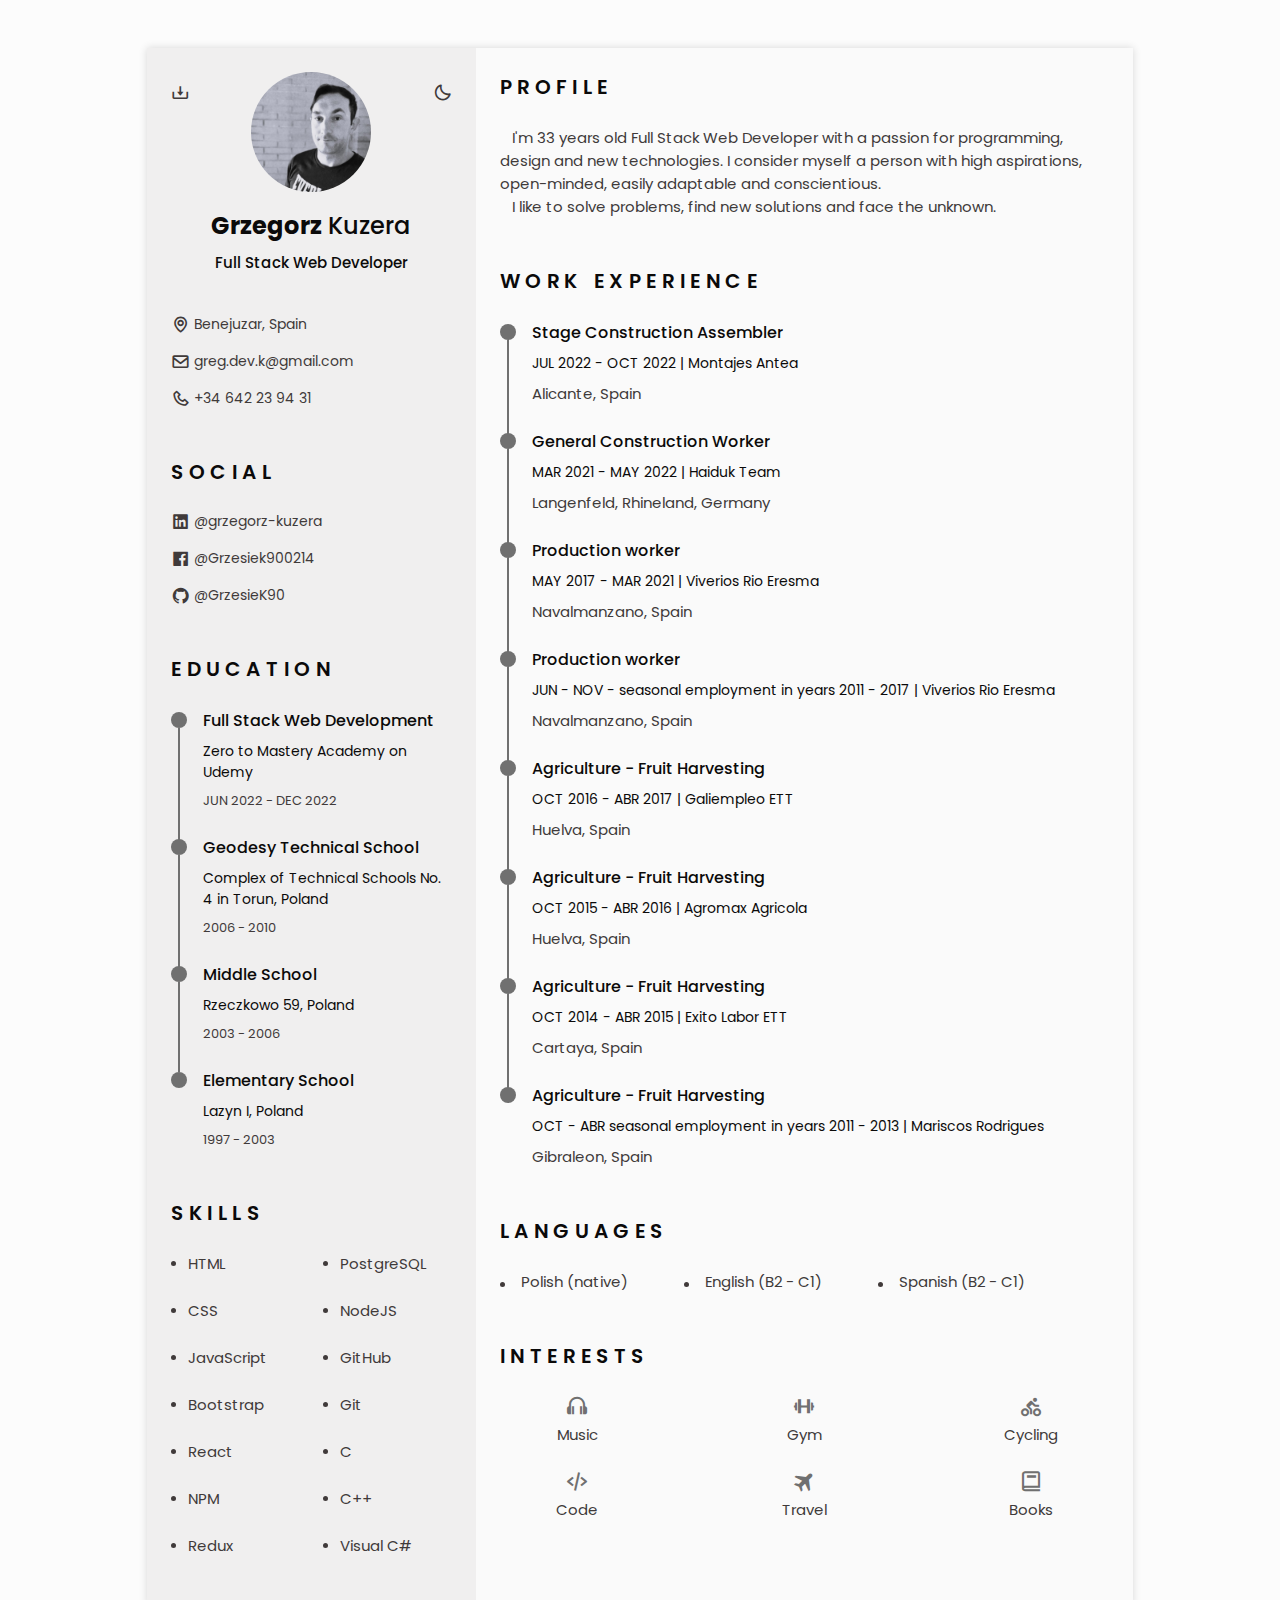
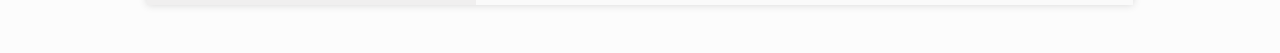
==== cveng.html @ 24b243f6 "Merge branch 'main' of https://github.com/GrzesieK90/GrzegorzKuzeraCV" ====
<!DOCTYPE html>
    <html lang="en">
    <head>
        <meta charset="UTF-8">
        <meta name="viewport" content="width=device-width, initial-scale=1.0">

        <!--========== BOX ICONS ==========-->
        <link rel="stylesheet" href="https://cdn.jsdelivr.net/npm/boxicons@latest/css/boxicons.min.css">

        <!--========== CSS ==========-->
        <link rel="stylesheet" href="assets/css/styles.css">
        
        <!--========== MAIN JS ==========-->
        <script src="assets/js/main.js" defer></script>

        <meta name="description" content="Grzegorz Kuzera CV">

        <title>CV - Grzegorz Kuzera</title>
    </head>

    <body>
        <!--========== HEADER ==========-->
        <header class="l-header" id="header">
            <nav class="nav bd-container">
                <a href="#" class="nav__logo">Grzegorz Kuzera</a>

                <div class="nav__menu" id="nav-menu">
                    <ul class="nav__list">
                        <li class="li nav__item">
                            <a href="#home" class="a nav__link active-link">
                                <i class='bx bx-home nav__icon' ></i>Home
                            </a>
                        </li>

                        <li class="nav__item">
                            <a href="#education" class="a nav__link">
                                <i class='bx bx-book nav__icon' ></i>Education
                            </a>
                        </li>

                        <li class="nav__item">
                            <a href="#skills" class="a nav__link">
                                <i class='bx bx-receipt nav__icon' ></i>Skills
                            </a>
                        </li>

                        <li class="nav__item">
                            <a href="#profile" class="a nav__link">
                                <i class='bx bx-user nav__icon' ></i>Profile
                            </a>
                        </li>

                        <li class="nav__item">
                            <a href="#experience" class="a nav__link">
                                <i class='bx bx-briefcase nav__icon' ></i>Experience
                            </a>
                        </li>

                        <li class="nav__item">
                            <a href="#projects" class="a nav__link">
                                <i class='bx bx-link-external nav__icon' ></i>Projects
                            </a>
                        </li>

                        <!-- <li class="nav__item">
                            <a href="#certificates" class="a nav__link">
                                <i class='bx bx-award nav__icon' ></i>Certificates
                            </a>
                        </li>
                    </ul>
                </div> -->

                <div class="nav__toggle" id="nav-toggle">
                    <i class="bx bx-grid-alt"></i>
                </div>
            </nav>
        </header>

        <main class="l-main bd-container">
            <!-- All elements within this div, is generated in PDF -->
            <div class="resume" id="area-cv">
                <div class="resume__left">
                    <!--========== HOME ==========-->
                    <section class="home" id="home">
                        <div class="home__container section bd-grid">
                            <div class="home__data bd-grid">
                                <img src="assets/img/profil.jpg" alt="profil img" class="home__img">

                                <h1 class="home__title"><b>Grzegorz</b> Kuzera</h1>
                                <h3 class="home__profession">Full Stack Web Developer</h3>

                                <!-- Button to downLoad the CV saved in the pdf folder. Available for mobile -->
                                <div>
                                    <a download="" href="assets/pdf/Grzegorz_Kuzera-CV.pdf" class="home__button-mobile"> Download </a>
                                </div>
                            </div>

                            <div class="home__addres bd-grid">
                                <span class="home__information">
                                    <i class="bx bx-map home__icon"></i> Benejuzar, Spain
                                </span>
                                <span class="home__information">
                                    <i class="bx bx-envelope home__icon"></i>
                                    <a href="mailto:greg.dev.k@gmail.com">
                                        greg.dev.k@gmail.com</a> 
                                </span>
                                <span class="home__information">
                                    <i class="bx bx-phone home__icon"></i>
                                    <a href="tel:+34642239431">
                                        +34 642 23 94 31
                                    </a> 
                                </span>
                            </div>
                        </div>    
                        <!-- Theme change button -->
                        <i class="bx bx-moon change-theme" title = 'Theme' id = 'theme-button' ></i>
                        <!-- Button to generate and download the pdf. Available for desktop. -->
                        <i class="bx bx-download generate-pdf" title = 'Generate PDF' id = 'resume-button' ></i>
                    </section>          
                    
                    <!--========== SOCIAL ==========-->
                    <section class="social section">
                        <h2 class="section-title">SOCIAL</h2>

                        <div class="social__container bd-grid">
                            <a href="https://www.linkedin.com/in/grzegorz-kuzera-86ba47262/" target="_blank" class="social__link"> 
                                <i class="bx bxl-linkedin-square social__icon"></i> @grzegorz-kuzera
                            </a>
                            <a href="https://www.facebook.com/Grzesiek900214" target="_blank" class="social__link"> 
                                <i class="bx bxl-facebook-square social__icon"></i> @Grzesiek900214
                            </a>
                            <a href="https://github.com/GrzesieK90/" target="_blank" class="social__link"> 
                                <i class="bx bxl-github social__icon"></i> @GrzesieK90
                            </a>

                        </div>
                    </section>
                    
                    <!--========== EDUCATION ==========-->
                    <section class="education section" id="education">
                        <h2 class="section-title">Education</h2>
                    
                    <div class="education__container bd-grid">
                        <div class="education__content">
                            <div class="education__time">
                                <span class="education__rounder"></span>
                                <span class="education__line"></span>
                            </div>

                            <div class="education__data bd-grid">
                                <h3 class="education__title">Full Stack Web Development</h3>
                                <span class="education__studies">Zero to Mastery Academy on Udemy</span>
                                <span class="education__year">JUN 2022 - DEC 2022</span>
                            </div>
                        </div>

                        <div class="education__content">
                            <div class="education__time">
                                <span class="education__rounder"></span>
                                <span class="education__line"></span>
                            </div>

                            <div class="education__data bd-grid">
                                <h3 class="education__title">Geodesy Technical School</h3>
                                <span class="education__studies">Complex of Technical Schools No. 4 in Torun, Poland</span>
                                <span class="education__year">2006 - 2010</span>
                            </div>
                        </div>
                        
                        <div class="education__content">
                            <div class="education__time">
                                <span class="education__rounder"></span>
                                <span class="education__line"></span>
                            </div>

                            <div class="education__data bd-grid">
                                <h3 class="education__title">Middle School</h3>
                                <span class="education__studies">Rzeczkowo 59, Poland</span>
                                <span class="education__year">2003 - 2006</span>
                            </div>
                        </div>

                        <div class="education__content">
                            <div class="education__time">
                                <span class="education__rounder"></span>
                                <!-- <span class="education__line"></span> -->
                            </div>

                            <div class="education__data bd-grid">
                                <h3 class="education__title">Elementary School</h3>
                                <span class="education__studies">Lazyn I, Poland</span>
                                <span class="education__year">1997 - 2003</span>
                            </div>
                        </div>
                    </div>
                    </section>


                    <!--========== SKILLS  ==========-->
                    <section class="skills section" id="skills">
                        <h2 class="section-title">Skills</h2>

                        <div class="skills__content bd-grid">
                            <ul class="skills__data">
                                <li class="skills__name">
                                    <span class="skills__circle"></span>HTML
                                </li>
                                <li class="skills__name">
                                    <span class="skills__circle"></span>CSS
                                </li>
                                <li class="skills__name">
                                    <span class="skills__circle"></span>JavaScript
                                </li>
                                <li class="skills__name">
                                    <span class="skills__circle"></span>Bootstrap
                                </li>
                                <li class="skills__name">
                                    <span class="skills__circle"></span>React
                                </li>
                                <li class="skills__name">
                                    <span class="skills__circle"></span>NPM
                                </li>
                                <li class="skills__name">
                                    <span class="skills__circle"></span>Redux
                                </li>
                            </ul>
                            <ul class="skills__data">
                                <li class="skills__name">
                                    <span class="skills__circle"></span>PostgreSQL
                                </li>
                                <li class="skills__name">
                                    <span class="skills__circle"></span>NodeJS
                                </li>
                                <li class="skills__name">
                                    <span class="skills__circle"></span>GitHub
                                </li>
                                <li class="skills__name">
                                    <span class="skills__circle"></span>Git
                                </li>
                                <li class="skills__name">
                                    <span class="skills__circle"></span>C
                                </li>
                                <li class="skills__name">
                                    <span class="skills__circle"></span>C++
                                </li>
                                <li class="skills__name">
                                    <span class="skills__circle"></span>Visual C#
                                </li>
                            </ul>
                        </div>
                    </section>

                </div>

                <div class="resume__right">

                    <!--========== PROFILE ==========-->
                    <section class="profile section" id="profile">
                        <h2 class="section-title">Profile</h2>

                        <p class="profile__description">
                            &nbsp;&nbsp;&nbsp;I'm 33 years old Full Stack Web Developer with a passion for programming, design and new technologies.  
                            I consider myself a person with high aspirations, open-minded, easily adaptable and conscientious.<br> 
                            &nbsp;&nbsp;&nbsp;I like to solve problems, find new solutions and face the unknown.
                        </p>
                    </section>

                    <!--========== EXPERIENCE ==========-->
                    <section class="experience section" id="experience">
                    <h2 class="section-title">Work Experience</h2>

                    <div class="experience__container bd-grid">

                        <div class="experience__content">
                            <div class="experience__time">
                                <span class="experience__rounder"></span>
                                <span class="experience__line"></span>
                            </div>

                            <div class="experience__data bd-grid">
                                <h3 class="experience__title">Stage Construction Assembler</h3>
                                <span class="experience__company">JUL 2022 - OCT 2022 | Montajes Antea</span>
                                <span class="experience__country">Alicante, Spain</span>

                            </div>
                        </div>

                        <div class="experience__content">
                            <div class="experience__time">
                                <span class="experience__rounder"></span>
                                <span class="experience__line"></span>
                            </div>

                            <div class="experience__data bd-grid">
                                <h3 class="experience__title">General Construction Worker</h3>
                                <span class="experience__company">MAR 2021 - MAY 2022 | Haiduk Team</span>
                                <span class="experience__country">Langenfeld, Rhineland, Germany</span>
                            </div>
                        </div>

                        <div class="experience__content">
                            <div class="experience__time">
                                <span class="experience__rounder"></span>
                                <span class="experience__line"></span>
                            </div>

                            <div class="experience__data bd-grid">
                                <h3 class="experience__title">Production worker</h3>
                                <span class="experience__company">MAY 2017 - MAR 2021 | Viverios Rio Eresma</span>
                                <span class="experience__country">Navalmanzano, Spain</span>
                            </div>
                        </div>

                        <div class="experience__content">
                          <div class="experience__time">
                              <span class="experience__rounder"></span>
                              <span class="experience__line"></span>
                          </div>

                          <div class="experience__data bd-grid">
                              <h3 class="experience__title">Production worker</h3>
                              <span class="experience__company">JUN - NOV - seasonal employment in years 2011 - 2017 | Viverios Rio Eresma</span>
                              <span class="experience__country">Navalmanzano, Spain</span>
                          </div>
                        </div>

                        <div class="experience__content">
                          <div class="experience__time">
                              <span class="experience__rounder"></span>
                              <span class="experience__line"></span>
                          </div>

                          <div class="experience__data bd-grid">
                              <h3 class="experience__title">Agriculture - Fruit Harvesting</h3>
                              <span class="experience__company">OCT 2016 - ABR 2017 | Galiempleo ETT</span>
                              <span class="experience__country">Huelva, Spain</span>
                          </div>
                        </div>

                        <div class="experience__content">
                          <div class="experience__time">
                              <span class="experience__rounder"></span>
                              <span class="experience__line"></span>
                          </div>

                          <div class="experience__data bd-grid">
                              <h3 class="experience__title">Agriculture - Fruit Harvesting</h3>
                              <span class="experience__company">OCT 2015 - ABR 2016 | Agromax Agricola</span>
                              <span class="experience__country">Huelva, Spain</span>
                          </div>
                        </div>

                        <div class="experience__content">
                          <div class="experience__time">
                              <span class="experience__rounder"></span>
                              <span class="experience__line"></span>
                          </div>

                          <div class="experience__data bd-grid">
                              <h3 class="experience__title">Agriculture - Fruit Harvesting</h3>
                              <span class="experience__company">OCT 2014 - ABR 2015 | Exito Labor ETT</span>
                              <span class="experience__country">Cartaya, Spain</span>
                          </div>
                        </div>

                        <div class="experience__content">
                            <div class="experience__time">
                                <span class="experience__rounder"></span>
                                <!-- <span class="experience__line"></span> -->
                            </div>

                            <div class="experience__data bd-grid">
                                <h3 class="experience__title">Agriculture - Fruit Harvesting</h3>
                                <span class="experience__company">OCT - ABR seasonal employment in years 2011 - 2013 | Mariscos Rodrigues</span>
                                <span class="experience__country">Gibraleon, Spain</span>
                            </div>
                        </div>
                        
                    </div>

                    </section>

                    <!--========== LANGUAGES ==========-->
                    <section class="languages section">
                        <h2 class="section-title">Languages</h2>

                        <div class="languages__container">
                            <ul class="languages__content bd-grid">
                                <li class="languages__name">
                                    <span class="languages__circle"></span> Polish (native)
                                </li>

                                <li class="languages__name">
                                    <span class="languages__circle"></span> English (B2 - C1)
                                </li>

                                <li class="languages__name">
                                    <span class="languages__circle"></span> Spanish (B2 - C1)
                                </li>
                            </ul>
                        </div>
                    </section>
                    
                    <!--========== INTERESTS ==========-->
                    <section class="interests section">
                        <h2 class="section-title">Interests</h2>

                        <div class="interests__container bd-grid">
                            <div class="interests__content">
                                <i class="bx bx-headphone interests__icon"></i>
                                <span class="interests__name">Music</span>
                            </div>

                            <div class="interests__content">
                                <i class="bx bx-dumbbell interests__icon"></i>
                                <span class="interests__name">Gym</span>
                            </div>

                            <div class="interests__content">
                                <i class="bx bx-cycling interests__icon"></i>
                                <span class="interests__name">Cycling</span>
                            </div>

                            <div class="interests__content">
                                <i class="bx bx-code-alt interests__icon"></i>
                                <span class="interests__name">Code</span>
                            </div>

                            <div class="interests__content">
                                <i class="bx bxs-plane-alt interests__icon"></i>
                                <span class="interests__name">Travel</span>
                            </div>

                            <div class="interests__content">
                                <i class='bx bx-book interests__icon'></i>
                                <span class="interests__name">Books</span>
                            </div>

                        </div>
                    </section>
                </div>
            </div>        
        </main>

        <!--========== SCROLL TOP ==========-->

        <a href="#" class="scrolltop" id="scroll-top">
            <i class="bx bx-up-arrow-alt scrolltop__icon"></i>
        </a>

        <!--========== HTML2PDF ==========-->
        <script src="assets/js/html2pdf.bundle.min.js"></script>

    </body>
</html>
---- assets/css/styles.css ----
/*===== GOOGLE FONTS =====*/
@import url('https://fonts.googleapis.com/css2?family=Poppins:wght@400;500;600&display=swap');

/*===== VARIABLES CSS =====*/
:root {
  --header-height: 3rem;
  
  /*========== Colors ==========*/
	--title-color: #0b0a0a;
	--text-color: #403a3a;
	--text-color-light: #707070;
	--container-color: #fafafa;
	--container-color-alt: #f0efef;
	--body-color: #fcfcfc;

  /*========== Font and typography ==========*/
  --body-font: 'Poppins', sans-serif;
  --h1-font-size: 1.5rem;
  --h2-font-size: 1.25rem;
  --h3-font-size: 1rem;
  --normal-font-size: 0.938rem;
  --small-font-size: 0.875rem;
  --smaller-font-size: 0.813rem;

  /*========== Font weight ==========*/
  --font-medium: 500;
  --font-semi-bold: 600;

  /*========== Margenes ==========*/
  --mb-1: 0.5rem;
  --mb-2: 1rem;
  --mb-3: 1.5rem;

  /*========== z index ==========*/
  --z-tooltip: 10;
  --z-fixed: 100;
}

/*========== BASE ==========*/
*, 
::before, 
::after {
  box-sizing: border-box;
}

html {
  scroll-behavior: smooth;
}

/*========== Variables Dark theme ==========*/

body.dark-theme {
	--title-color: #f2f2f2;
	--text-color: #bfbfbf;
	--container-color: #212121;
	--container-color-alt: #181616;
	--body-color: #2b2b2b;
}

/*========== Button Dark/Light ==========*/
.change-theme {
  position: absolute;
  right: 0;
  top: 2.2rem;
  display: flex;
  color: var(--text-color);
  font-size: 1.2rem;
  cursor: pointer;
}

.change-theme:hover {
  color: var(--title-color);
}

/*========== Font size variables to scale cv ==========*/
body.scale-cv {
    --h1-font-size: 0.938rem;
    --h2-font-size: 0.938rem;
    --h3-font-size: 0.875rem;
    --normal-font-size: 0.813rem;
    --small-font-size: 0.75rem;
    --smaller-font-size: 0.688rem;
}

/*========== Generate PDF button ==========*/
.generate-pdf {
  display: none;
  position: absolute;
  top: 2.2rem;
  left: 0;
  font-size:1.2rem;
  color: var(--text-color);
  cursor: pointer;
}

.generate-pdf:hover {
  color: var(--title-color);
}

/*========== Classes modified to reduce size and print on A4 sheet ==========*/

.scale-cv .change-theme,
.scale-cv .generate-pdf{
  display: none;
}

.scale-cv .bd-container {
  max-width: 595px;
}

.scale-cv .section {
  padding: 0.8rem 0 0.8rem;
}

.scale-cv .section-title {
  margin-bottom: 0.5rem;
}

.scale-cv .resume__left,
.scale-cv .resume__right {
  padding: 0 1rem;
}

.scale-cv .home__img {
  width: 90px;
  height: 90px;
}

.scale-cv .home__container {
  gap: 1.25rem;
}

.scale-cv .home__data {
  gap: 0.25rem;
}

.scale-cv .home__address,
.scale-cv .social__container {
  gap: 0.75rem;
}

.scale-cv .home__icon,
.scale-cv .social__icon,
.scale-cv .interests__icon {
  font-size: 1rem;
}

.scale-cv .education__container,
.scale-cv .experience__container,
.scale-cv .certificate__container {
  gap: 0.1rem;
}

.scale-cv .education__time, 
.scale-cv .experience__time {
  padding-right: 0.5rem;
}

.scale-cv .education__rounder,
.scale-cv .experience__rounder {
  width: 11px;
  height: 11px;
  margin-top: 0.22rem;
}

.scale-cv .education__line,
.scale-cv .experience__line {
  width: 1px;
  height: 100%;
  transform: translate(5px, 0);
}

/* .scale-cv .experience__line {
  height: 110%;
} */

.scale-cv .education__data,
.scale-cv .experience__data {
  gap: 0.25rem;
}

.scale-cv .skills__name {
  margin-bottom: 0.25rem;
}

.scale-cv .interests__container {
  column-gap: 2.5rem;
}

.scale-cv .languages__content {
  grid-template-columns: repeat(2, max-content);
}  

body {
  margin: 0 0 var(--header-height) 0;
  padding: 0;
  font-family: var(--body-font);
  font-size: var(--normal-font-size);
  background-color: var(--body-color);
  color: var(--text-color);
}

h1,
h2,
h3,
ul,
p {
  margin: 0;
}

h1,
h2,
h3 {
  color: var(--title-color);
  font-weight: var(--font-medium);
}

ul {
  padding: 0;
  list-style: none;
}

a {
  text-decoration: none !important;
}

img {
  max-width: 100%;
  height: auto;
}

/*========== CLASS CSS ==========*/

.section {
  padding: 1.5rem 0;
}

.section-title {
  font-size: var(--h2-font-size);
  color: var(--title-color);
  font-weight: var(--font-semi-bold);
  text-transform: uppercase;
  letter-spacing: 0.35rem;
  text-align: center;
  margin-bottom: var(--mb-3);
}

/*========== LAYOUT ==========*/
.bd-container {
  max-width: 986px;
  width: calc(100% - 3rem);
  margin-left: var(--mb-3);
  margin-right: var(--mb-3);
}

.bd-grid {
  display: grid;
  gap: 1.5rem;
}

.l-header {
  width: 100%;
  position: fixed;
  bottom: 0;
  left: 0;
  z-index: var(--z-fixed);
  background-color: var(--body-color);
  box-shadow: 0 -1px 4px rgba(0,0,0,.1);
  transition: 0.3s;
}

/*========== NAV ==========*/
.nav {
  height: var(--header-height);
  display: flex;
  justify-content: space-between;
  align-items: center;
}

@media screen and (max-width: 986px) {
  .nav__menu {
    position: fixed;
    /* bottom: var(--header-height); */ 
    bottom: -100%;
    left: 0;
    width: 100%;
    padding: 2rem 1.5rem;
    background-color: var(--body-color);
    box-shadow: 0 1px 4px rgba(0,0,0,0.1);
    border-radius: 1rem 1rem 0 0;
    z-index: var(--z-fixed);
    transition: 0.3s;
  }
}

.nav__logo, 
.nav__toggle {
  color: var(--title-color);
  font-weight: var(--font-medium);
}

.nav__toggle {
  font-size: 1.2rem;
  cursor: pointer;
}

.nav__item {
  text-align: center;
}

.nav__list {
  display: grid;
  grid-template-columns: repeat(3, 1fr);
  gap: 2rem;
}

.nav__link {
  display: flex;
  flex-direction: column;
  font-size: var(--smaller-font-size);
  color: var(--text-color-light);
  font-weight: var(--font-medium);
}

.nav__link:hover {
  color: var(--text-color);
}

.nav__icon {
  font-size: 1.4rem;
  margin-bottom: var(--mb-1);
}

/* Show menu */

.show-menu {
  bottom: var(--header-height);
}

/* Active menu link */

.active-link {
  color: var(--title-color);
}

/*========== HOME ==========*/
.home {
  position: relative;
}

.home__container {
  gap: 3rem;
}

.home__data {
  gap: 0.5rem;
  text-align: center;
}

.home__img {
  width: 120px;
  height: 120px;
  border-radius: 50%;
  justify-self: center;
  margin-bottom: var(--mb-1);
}

.home__title {
  font-size: var(--h1-font-size);
}

.home__profession {
  font-size: var(--normal-font-size);
  margin-bottom: var(--mb-1);
}

.home__addres {
  gap: 1rem; 
}

.home__information {
  display: flex;
  align-items: center;
  font-size: var(--small-font-size);
}

.home__icon {
  font-size:1.2rem;
  margin-right: 0.25rem;
}

.home__button-mobile {
  display: inline-block;
  border: 2px solid var(--text-color);
  color: var(--title-color);
  padding: 1rem 2rem;
  border-radius: 0.25rem;
  transition: 0.2s;
  font-weight:  var(--font-medium);
  margin-top: var(--mb-3);
}

.home__button-mobile:hover {
  background-color: var(--text-color);
  color: var(--container-color);
}

a[href^='tel'] {
	color: inherit;
	/* text-decoration: none; */
}

a[href^='mailto'] {
	color: inherit;
	/* text-decoration: none; */
}

/*========== SOCIAL ==========*/

.social__container {
  grid-template-columns: max-content;
  gap: 1rem;
}

.social__link {
  display: inline-flex;
  align-items: center;
  font-size: var(--small-font-size);
  color: var(--text-color);
}

.social__link:hover {
  color: var(--title-color);
}

.social__icon {
  font-size: 1.2rem;
  margin-right: 0.25rem;
}

/*========== PROFILE ==========*/

.profile__description {
  text-align: justify;
}

/*========== EDUCATION AND EXPERIENCE ==========*/

.education__content,
.experience__content {
  display: flex;
}

.education__time,
.experience__time {
  padding-right: 1rem;
}

.education__rounder,
.experience__rounder {
  position: relative;
  display: block;
  width: 16px;
  height: 16px;
  background-color: var(--text-color-light);
  border-radius: 50%;
  margin-top: 0.25rem;
}

.education__line,
.experience__line {
  display: block;
  width: 2px;
  height: 110%;
  background-color: var(--text-color-light);
  transform: translate(7px, 0px);
}

.education__data,
.experience__data {
  gap: 0.5rem;
}

.education__title,
.experience__title {
  font-size: var(--h3-font-size);
}

.education__studies,
.experience__company {
  font-size: var(--small-font-size);
  color: var(--title-color)
}

.education__year {
  font-size: var(--smaller-font-size);
}

/*========== SKILLS AND LANGUAGES ==========*/

.skills__content,
.languages__content {
  grid-template-columns: repeat(2, 1fr);
}

.languages__content {
  gap: 0rem;
}

.skills__name,
.languages_name {
  display: flex;
  align-items: center;
  margin-bottom: var(--mb-3);
}

.skills__circle,
.languages__circle {
  display: inline-block;
  width: 5px;
  height: 5px;
  background-color: var(--text-color);
  border-radius: 50%;
  margin-right: 0.75rem;
}

/*========== CERTIFICATES ==========*/

.certificate__title {
  font-size: var(--h3-font-size);
  margin-bottom: var(--mb-1);
}

/*========== PROJECTS ==========*/

.projects__content {
  gap: 0.25rem;
}

.projects__subtitle {
  color: var(--text-color-light);
}

.projects__subtitle, 
.projects__contact {
  font-size: var(--smaller-font-size);
}

.projects__li:link, 
.projects__li:visited {
  color: var(--title-color);
}

.projects__title {
  font-size:  var(--h3-font-size);
}

/*========== INTERESTS ==========*/

.interests__container {
  grid-template-columns: repeat(3, 1fr);
  margin-top: var(--mb-2);
}

.interests__content {
  display: flex;
  flex-direction: column;
  align-items: center;
}

.interests__icon {
  font-size: 1.5rem;
  color: var(--text-color-light);
  margin-bottom: 0.25rem;
}

/* Scroll top */

.scrolltop {
  position: fixed;
  right: 1rem;
  bottom: -20%;     /* 5rem */
  display: flex;
  justify-content: center;
  align-items: center;
  padding: 0.3rem;
  background-color: var(--container-color-alt);
  border-radius: 0.4rem;
  z-index: var(--z-tooltip);
  transition: 0.3s;
  visibility: hidden;
}

.scrolltop__icon {
  font-size: 1.2rem;
  color: var(--text-color);
}

.show-scroll {
  visibility: visible;
  bottom: 5rem;
  scroll-behavior: smooth;
}

/*========== MEDIA QUERIES ==========*/
/* For small devices, menu two columns */
@media screen and (max-width:320px){
  .nav__list {
    grid-template-columns: repeat(2, 1fr);
    gap: 1rem 0.5rem;
  }
}

/* Classes modified for large screen size */
@media screen and (min-width: 968px){
  body {
    margin:3rem 0;
  }

  .bd-container {
    margin-left: auto;
    margin-right: auto;
  }

  .l-header,
  .scrolltop,
  .home__button-mobile {
    display: none;
  }

  .resume {
    display: grid;
    grid-template-columns: 0.5fr 1fr;
    background-color: var(--container-color);
    box-shadow: 0 0 8px rgba(13, 12, 12, 0.15);
  }

  .resume__left {
    background-color: var(--container-color-alt);
  }

  .resume__left,
  .resume__right {
    padding: 0 1.5rem;
  }

  .generate-pdf {
    display: inline-block;
  }

  .section-title,
  .profile__description {
    text-align: initial;
  }

  .home__container {
    gap: 1.5rem;
  }
  
  .projects__container {
    grid-template-columns: repeat(2, 1fr);
  }

  .languages__content {
    grid-template-columns: repeat(3, max-content);
    column-gap: 3.5rem;
  }

  .interests__container {
    /* grid-template-columns: repeat(5, max-content); */
    column-gap: 4.5rem;
  }
}
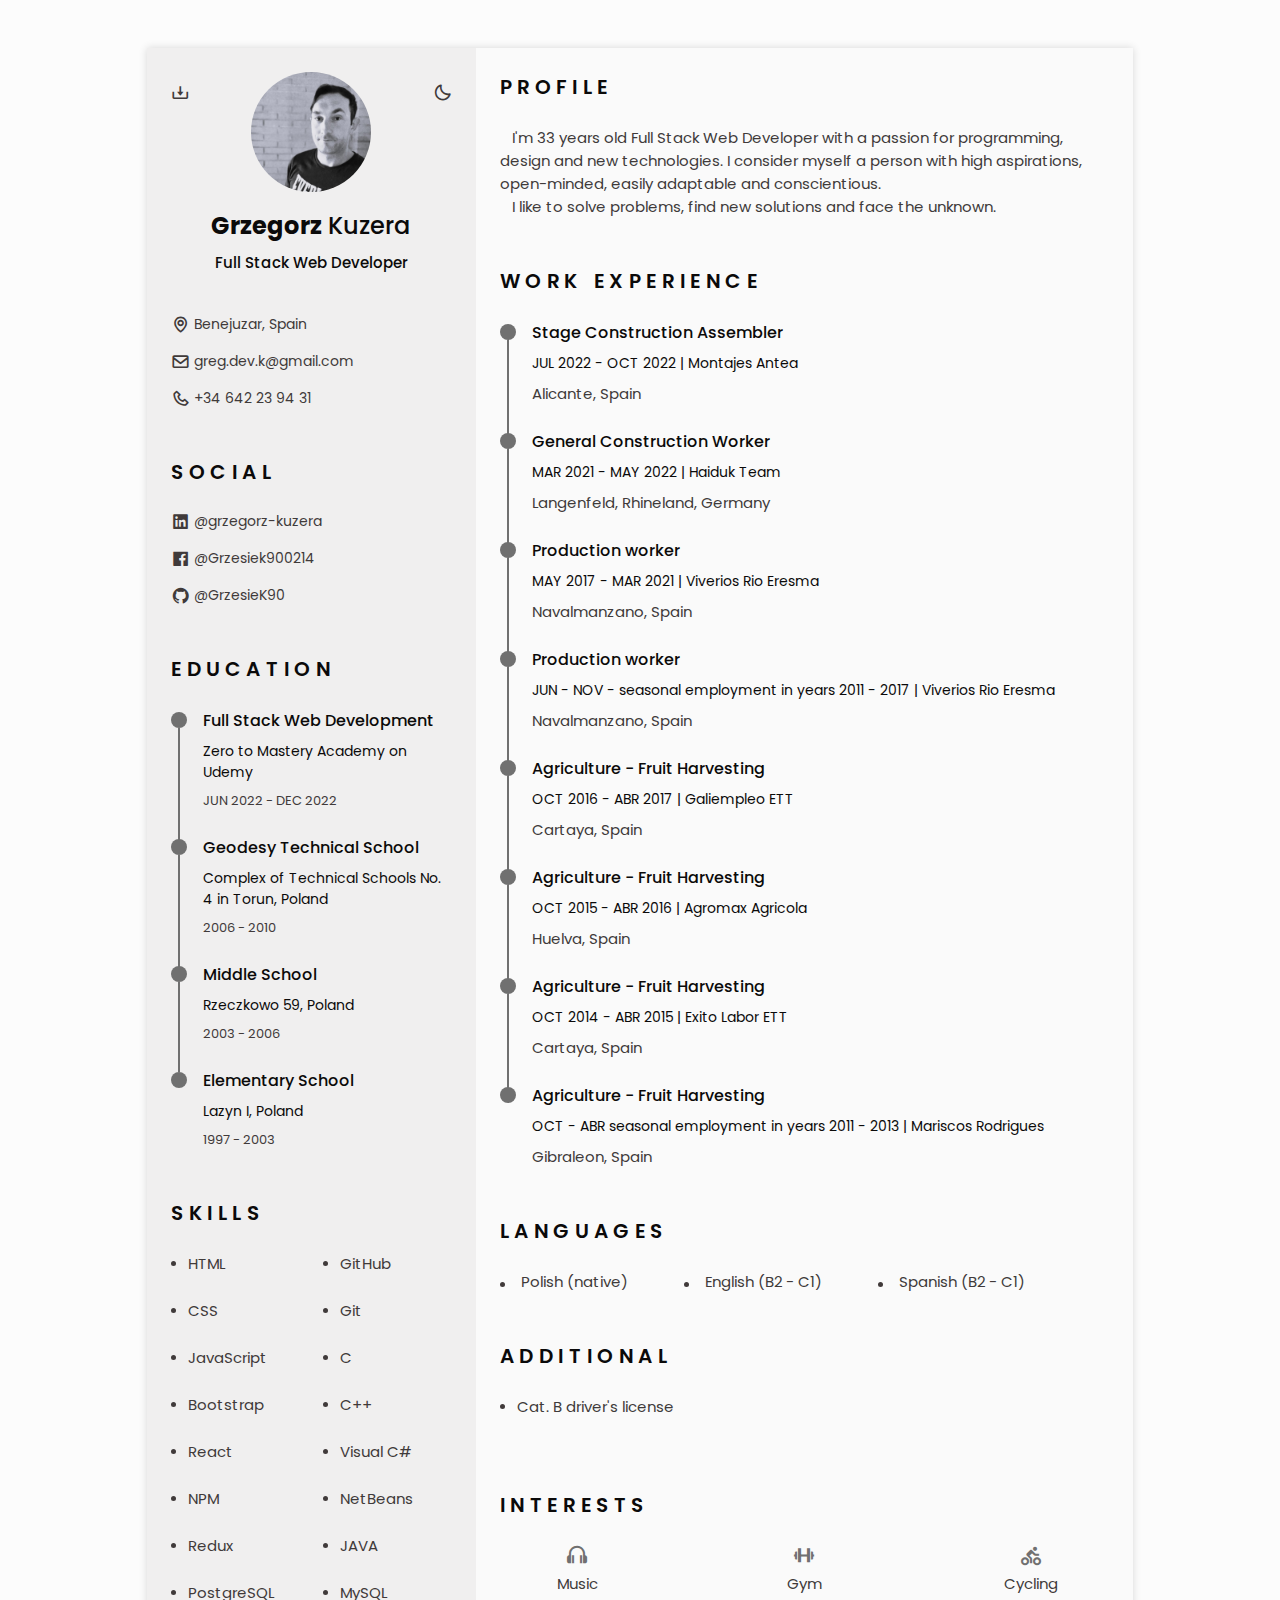
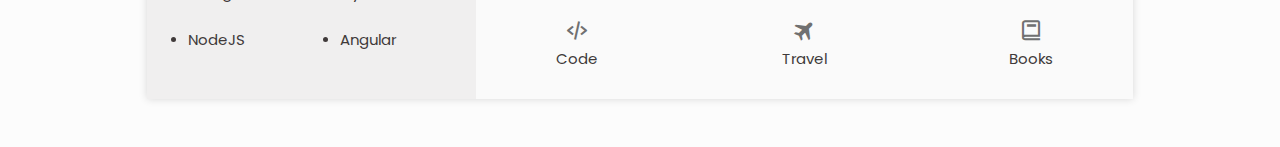
==== commit 387f47ae: "New update" ====
--- a/cveng.html
+++ b/cveng.html
@@ -223,15 +223,15 @@
                                 <li class="skills__name">
                                     <span class="skills__circle"></span>Redux
                                 </li>
+                                <li class="skills__name">
+                                    <span class="skills__circle"></span>PostgreSQL
+                                </li>
+                                <li class="skills__name">
+                                    <span class="skills__circle"></span>NodeJS
+                                </li>
                             </ul>
                             <ul class="skills__data">
                                 <li class="skills__name">
-                                    <span class="skills__circle"></span>PostgreSQL
-                                </li>
-                                <li class="skills__name">
-                                    <span class="skills__circle"></span>NodeJS
-                                </li>
-                                <li class="skills__name">
                                     <span class="skills__circle"></span>GitHub
                                 </li>
                                 <li class="skills__name">
@@ -245,6 +245,18 @@
                                 </li>
                                 <li class="skills__name">
                                     <span class="skills__circle"></span>Visual C#
+                                </li>
+                                <li class="skills__name">
+                                    <span class="skills__circle"></span>NetBeans
+                                </li>
+                                <li class="skills__name">
+                                    <span class="skills__circle"></span>JAVA
+                                </li>
+                                <li class="skills__name">
+                                    <span class="skills__circle"></span>MySQL
+                                </li>
+                                <li class="skills__name">
+                                    <span class="skills__circle"></span>Angular
                                 </li>
                             </ul>
                         </div>
@@ -333,7 +345,7 @@
                           <div class="experience__data bd-grid">
                               <h3 class="experience__title">Agriculture - Fruit Harvesting</h3>
                               <span class="experience__company">OCT 2016 - ABR 2017 | Galiempleo ETT</span>
-                              <span class="experience__country">Huelva, Spain</span>
+                              <span class="experience__country">Cartaya, Spain</span>
                           </div>
                         </div>
 
@@ -400,6 +412,19 @@
                             </ul>
                         </div>
                     </section>
+
+                    <!--========== ADDITIONAL ==========-->
+                    <section class="additional section">
+                        <h2 class="section-title">Additional</h2>
+
+                        <div class="skills__container">
+                            <ul class="skills__content bd-grid">
+                                <li class="skills__name">
+                                    <span class="skills__circle"></span> Cat. B driver's license
+                                </li>
+                            </ul>
+                        </div>
+                    </section>
                     
                     <!--========== INTERESTS ==========-->
                     <section class="interests section">
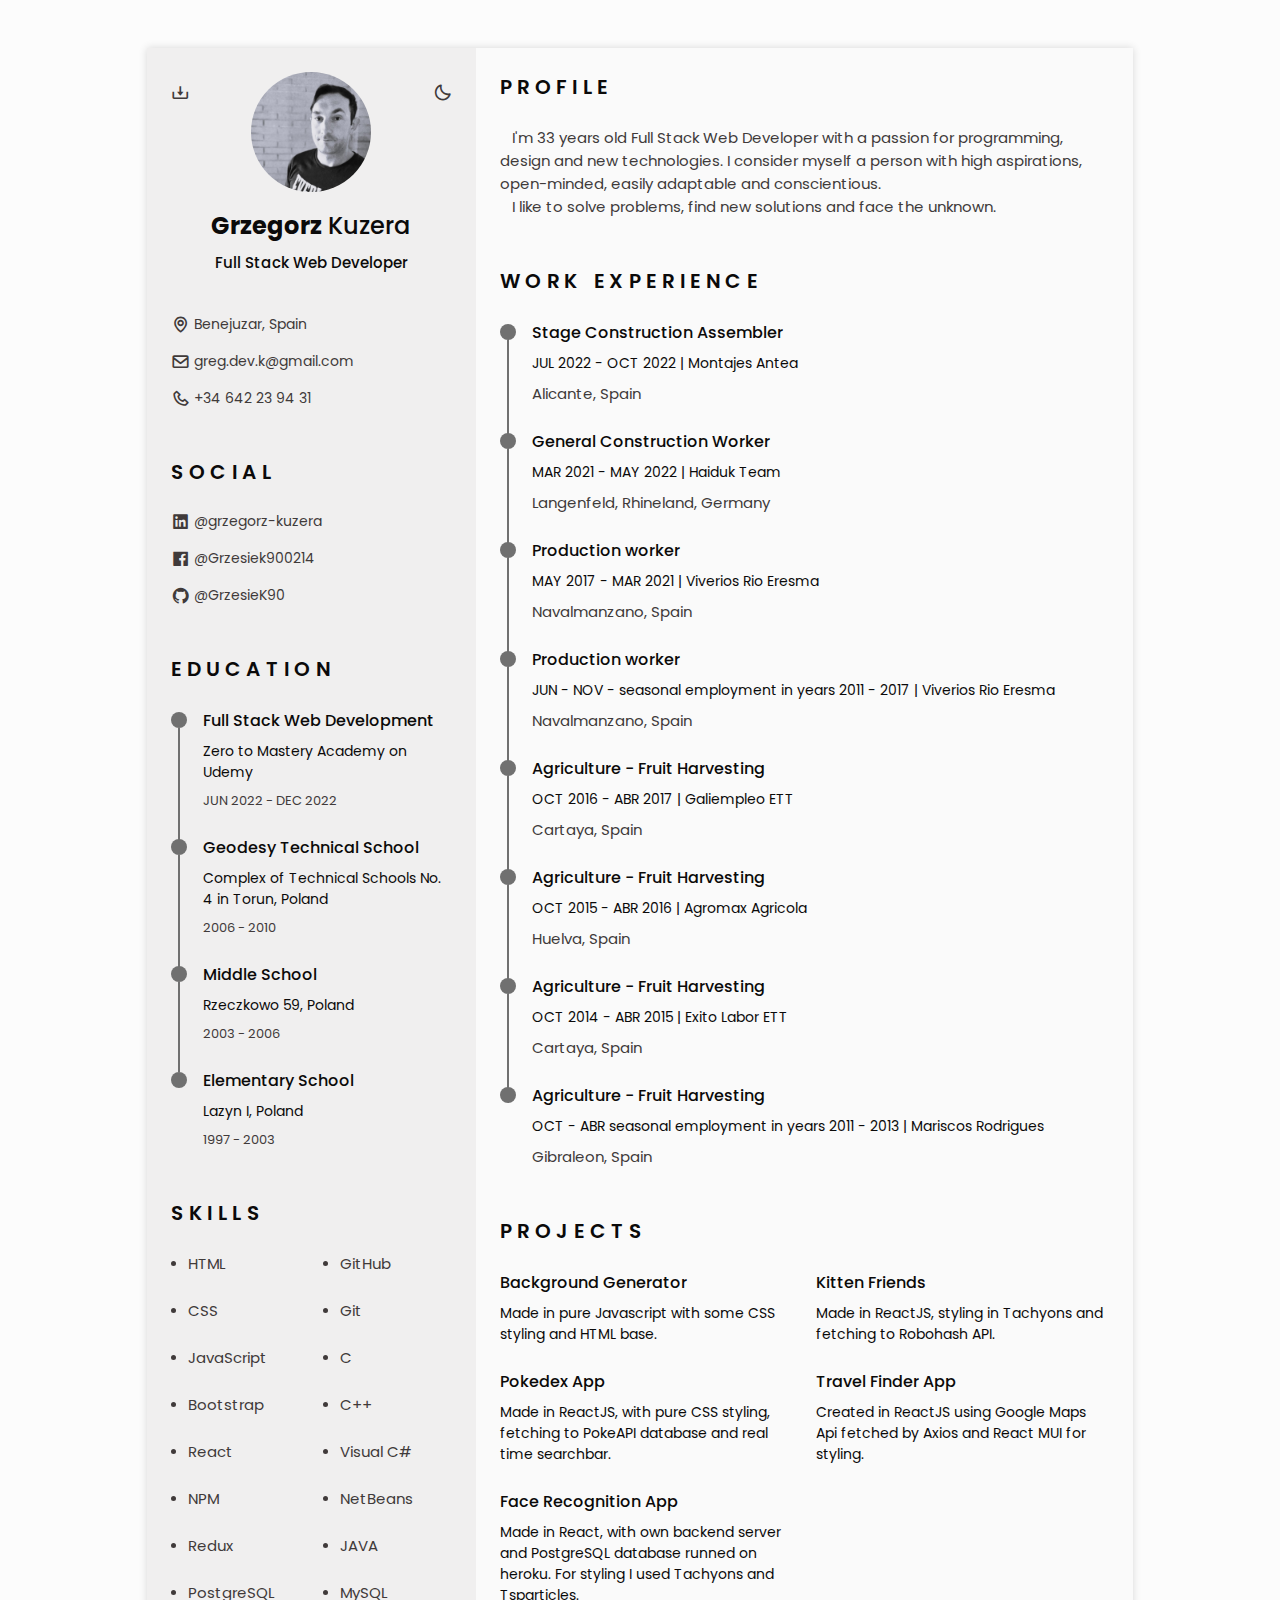
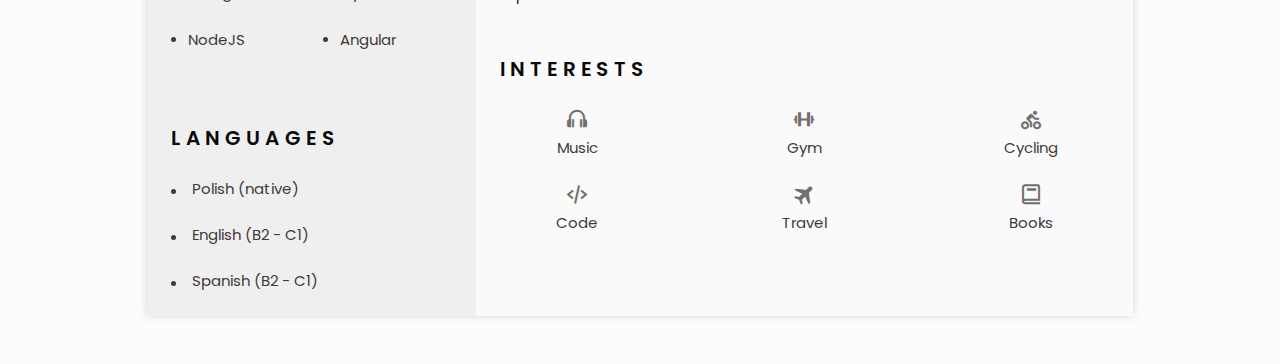
==== commit 03b70c9d: "For a while" ====
--- a/cveng.html
+++ b/cveng.html
@@ -261,6 +261,26 @@
                             </ul>
                         </div>
                     </section>
+                    <!--========== LANGUAGES ==========-->
+                    <section class="languages section">
+                        <h2 class="section-title">Languages</h2>
+
+                        <div class="languages__container">
+                            <ul class="languages__content">
+                                <li class="languages__name">
+                                    <span class="languages__circle"></span> Polish (native)
+                                </li><br>
+
+                                <li class="languages__name">
+                                    <span class="languages__circle"></span> English (B2 - C1)
+                                </li><br>
+
+                                <li class="languages__name">
+                                    <span class="languages__circle"></span> Spanish (B2 - C1)
+                                </li>
+                            </ul>
+                        </div>
+                    </section>
 
                 </div>
 
@@ -392,36 +412,32 @@
 
                     </section>
 
-                    <!--========== LANGUAGES ==========-->
-                    <section class="languages section">
-                        <h2 class="section-title">Languages</h2>
-
-                        <div class="languages__container">
-                            <ul class="languages__content bd-grid">
-                                <li class="languages__name">
-                                    <span class="languages__circle"></span> Polish (native)
-                                </li>
-
-                                <li class="languages__name">
-                                    <span class="languages__circle"></span> English (B2 - C1)
-                                </li>
-
-                                <li class="languages__name">
-                                    <span class="languages__circle"></span> Spanish (B2 - C1)
-                                </li>
-                            </ul>
-                        </div>
-                    </section>
-
-                    <!--========== ADDITIONAL ==========-->
-                    <section class="additional section">
-                        <h2 class="section-title">Additional</h2>
+                    <!--========== PROJECTS ==========-->
+                    <section class="projects section">
+                        <h2 class="section-title">Projects</h2>
 
                         <div class="skills__container">
                             <ul class="skills__content bd-grid">
-                                <li class="skills__name">
-                                    <span class="skills__circle"></span> Cat. B driver's license
-                                </li>
+                                <div class="experience__data bd-grid">
+                                    <h3 class="experience__title">Background Generator</h3>
+                                    <span class="experience__company">Made in pure Javascript with some CSS styling and HTML base.</span>
+                                </div>
+                                <div class="experience__data bd-grid">
+                                    <h3 class="experience__title">Kitten Friends</h3>
+                                    <span class="experience__company">Made in ReactJS, styling in Tachyons and fetching to Robohash API.</span>
+                                </div>
+                                <div class="experience__data bd-grid">
+                                    <h3 class="experience__title">Pokedex App</h3>
+                                    <span class="experience__company">Made in ReactJS, with pure CSS styling, fetching to PokeAPI database and real time searchbar.</span>
+                                </div>
+                                <div class="experience__data bd-grid">
+                                    <h3 class="experience__title">Travel Finder App</h3>
+                                    <span class="experience__company">Created in ReactJS using Google Maps Api fetched by Axios and React MUI for styling.</span>
+                                </div>
+                                <div class="experience__data bd-grid">
+                                    <h3 class="experience__title">Face Recognition App</h3>
+                                    <span class="experience__company">Made in React, with own backend server and PostgreSQL database runned on heroku. For styling I used Tachyons and Tsparticles.</span>
+                                </div>
                             </ul>
                         </div>
                     </section>
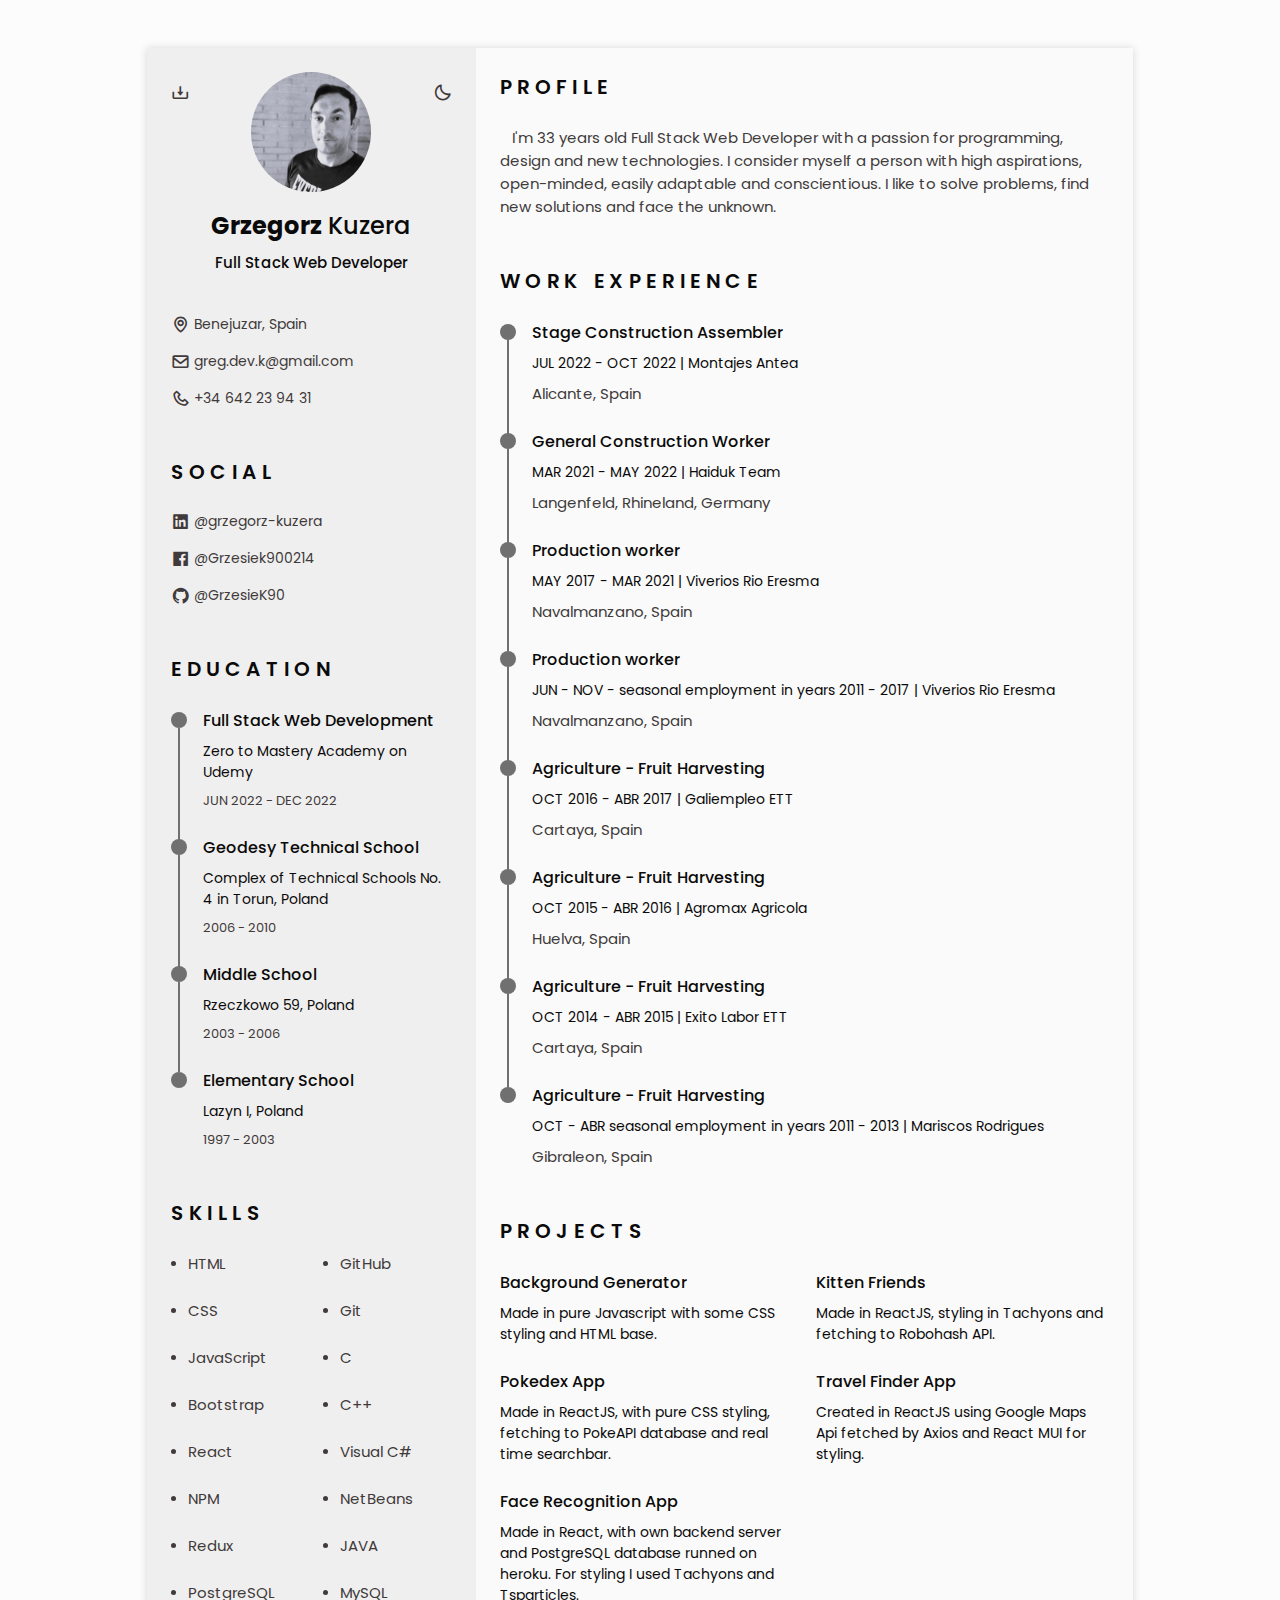
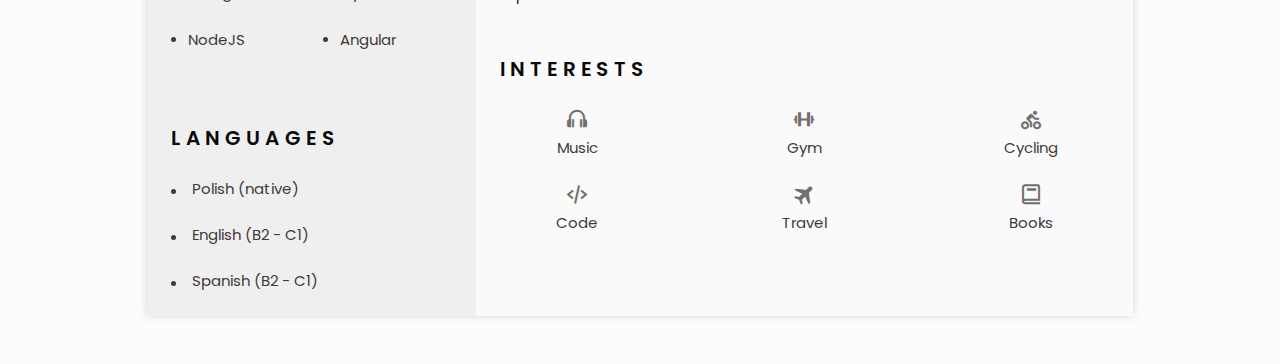
==== commit 970c7ff6: "Small update" ====
--- a/cveng.html
+++ b/cveng.html
@@ -292,8 +292,8 @@
 
                         <p class="profile__description">
                             &nbsp;&nbsp;&nbsp;I'm 33 years old Full Stack Web Developer with a passion for programming, design and new technologies.  
-                            I consider myself a person with high aspirations, open-minded, easily adaptable and conscientious.<br> 
-                            &nbsp;&nbsp;&nbsp;I like to solve problems, find new solutions and face the unknown.
+                            I consider myself a person with high aspirations, open-minded, easily adaptable and conscientious. I like to solve problems, 
+                            find new solutions and face the unknown.
                         </p>
                     </section>
 
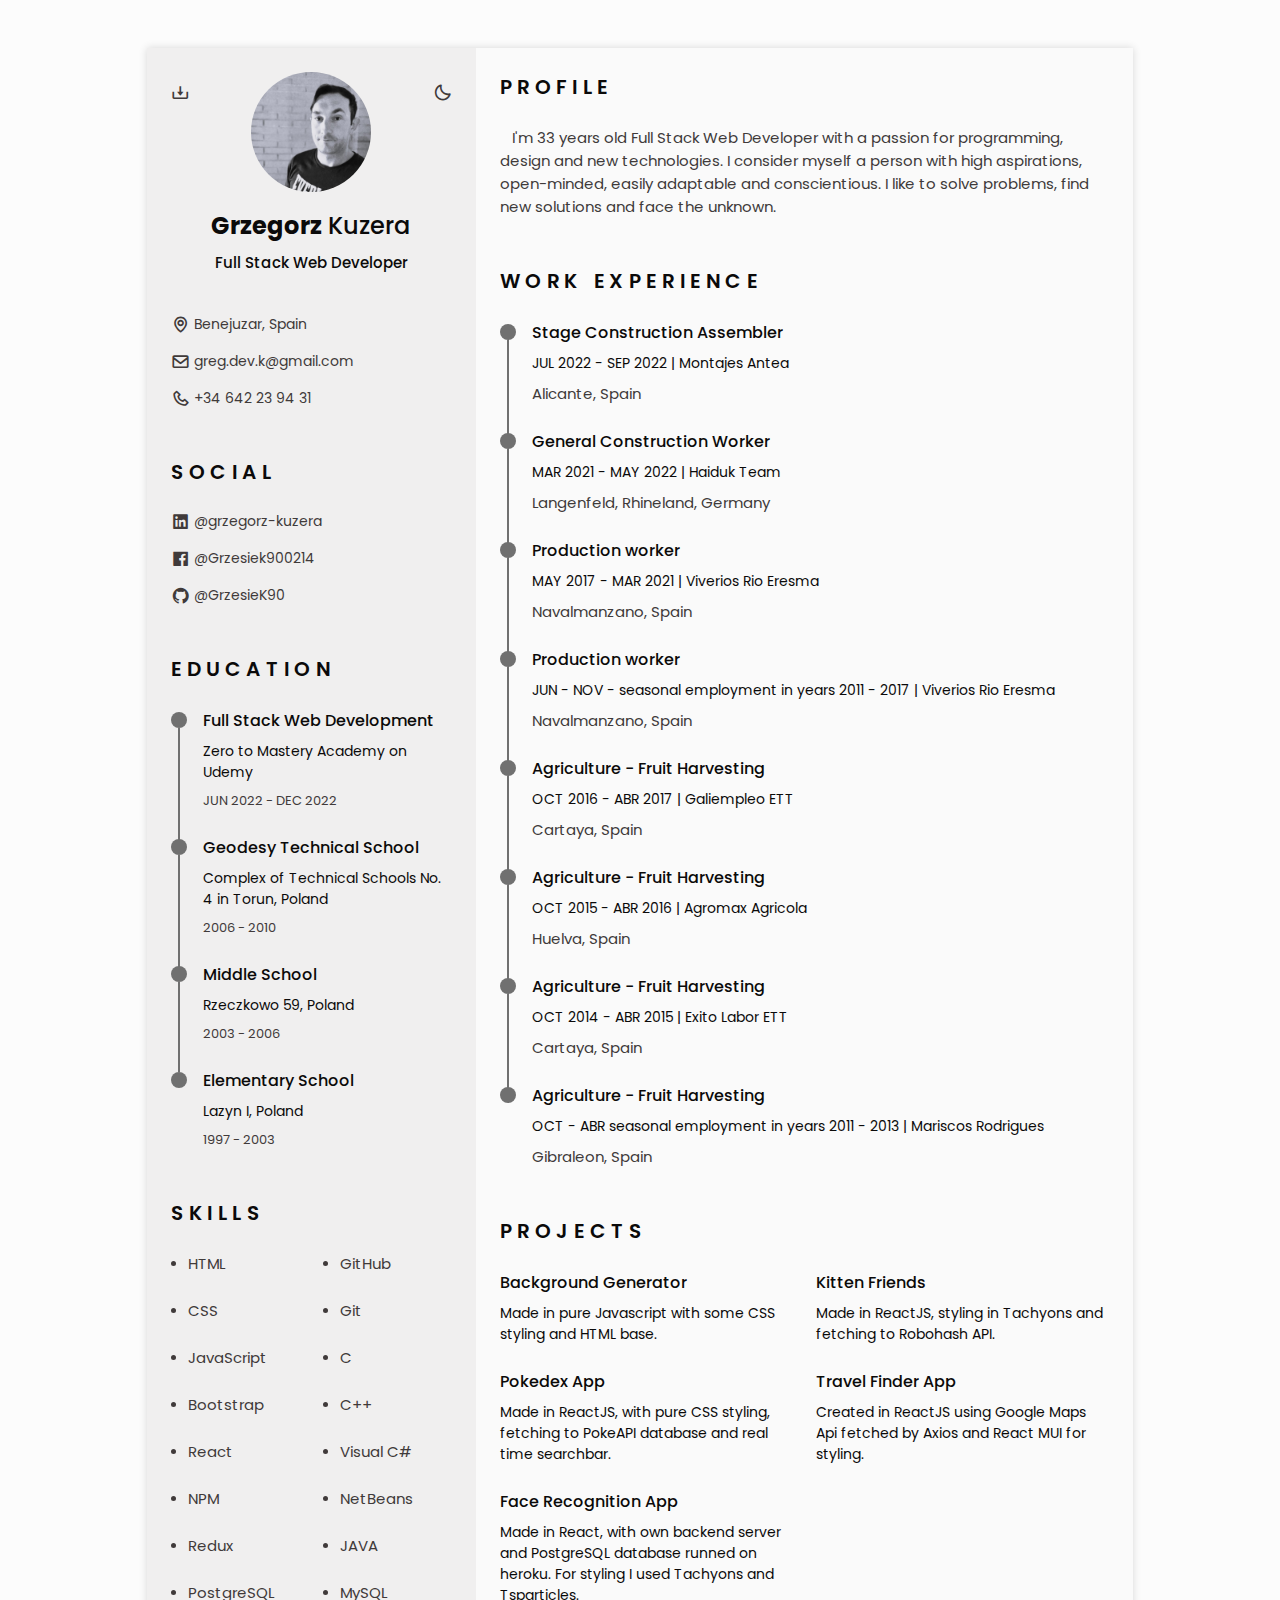
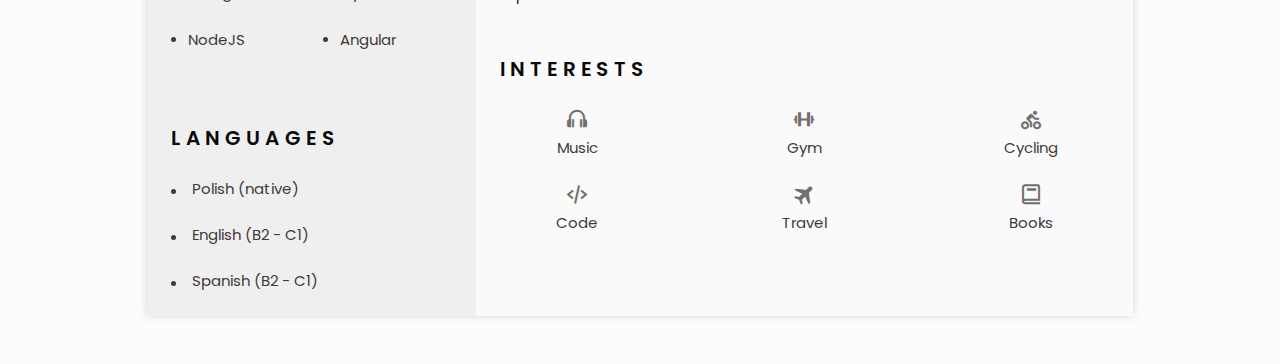
==== commit 32b9f7c3: "New update" ====
--- a/cveng.html
+++ b/cveng.html
@@ -311,7 +311,7 @@
 
                             <div class="experience__data bd-grid">
                                 <h3 class="experience__title">Stage Construction Assembler</h3>
-                                <span class="experience__company">JUL 2022 - OCT 2022 | Montajes Antea</span>
+                                <span class="experience__company">JUL 2022 - SEP 2022 | Montajes Antea</span>
                                 <span class="experience__country">Alicante, Spain</span>
 
                             </div>
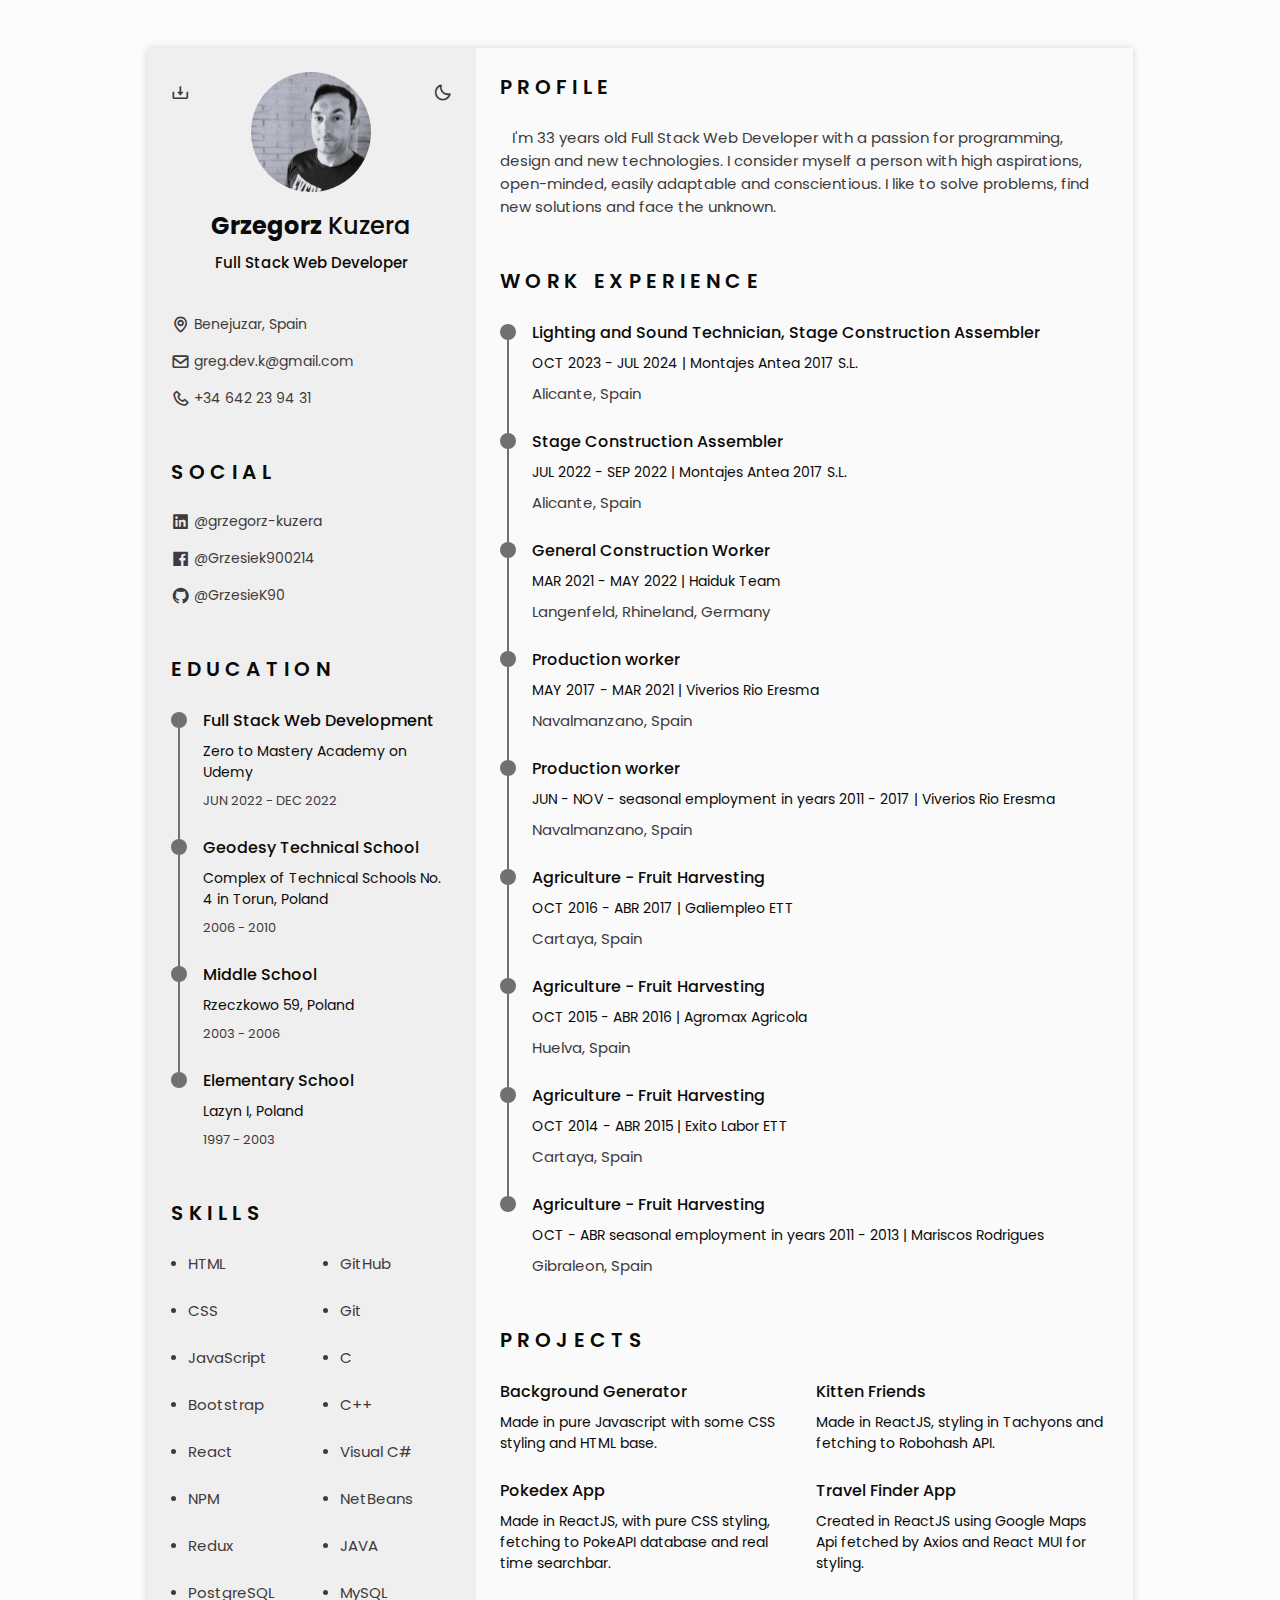
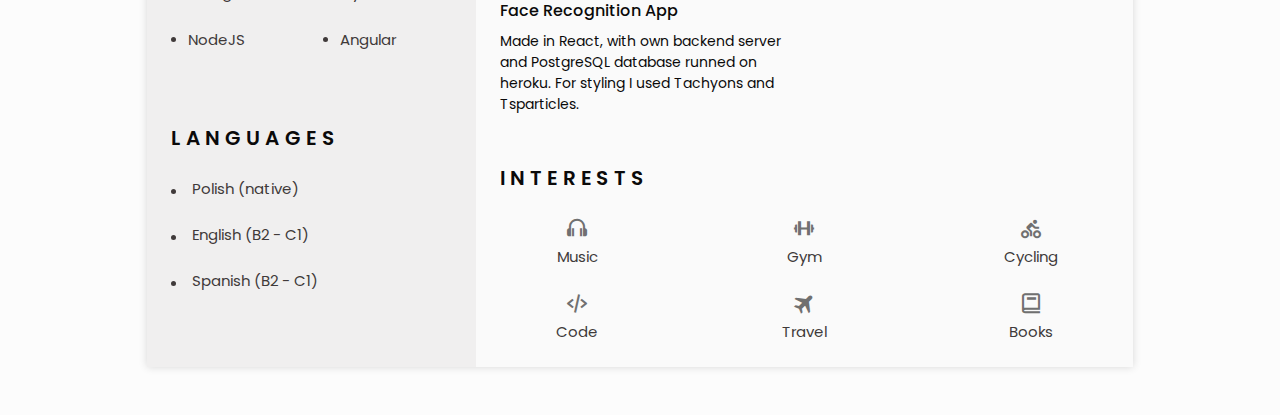
==== commit 6c146835: "CV update" ====
--- a/cveng.html
+++ b/cveng.html
@@ -310,8 +310,22 @@
                             </div>
 
                             <div class="experience__data bd-grid">
+                                <h3 class="experience__title">Lighting and Sound Technician, Stage Construction Assembler</h3>
+                                <span class="experience__company">OCT 2023 - JUL 2024 | Montajes Antea 2017 S.L.</span>
+                                <span class="experience__country">Alicante, Spain</span>
+
+                            </div>
+                        </div>
+
+                        <div class="experience__content">
+                            <div class="experience__time">
+                                <span class="experience__rounder"></span>
+                                <span class="experience__line"></span>
+                            </div>
+
+                            <div class="experience__data bd-grid">
                                 <h3 class="experience__title">Stage Construction Assembler</h3>
-                                <span class="experience__company">JUL 2022 - SEP 2022 | Montajes Antea</span>
+                                <span class="experience__company">JUL 2022 - SEP 2022 | Montajes Antea 2017 S.L.</span>
                                 <span class="experience__country">Alicante, Spain</span>
 
                             </div>
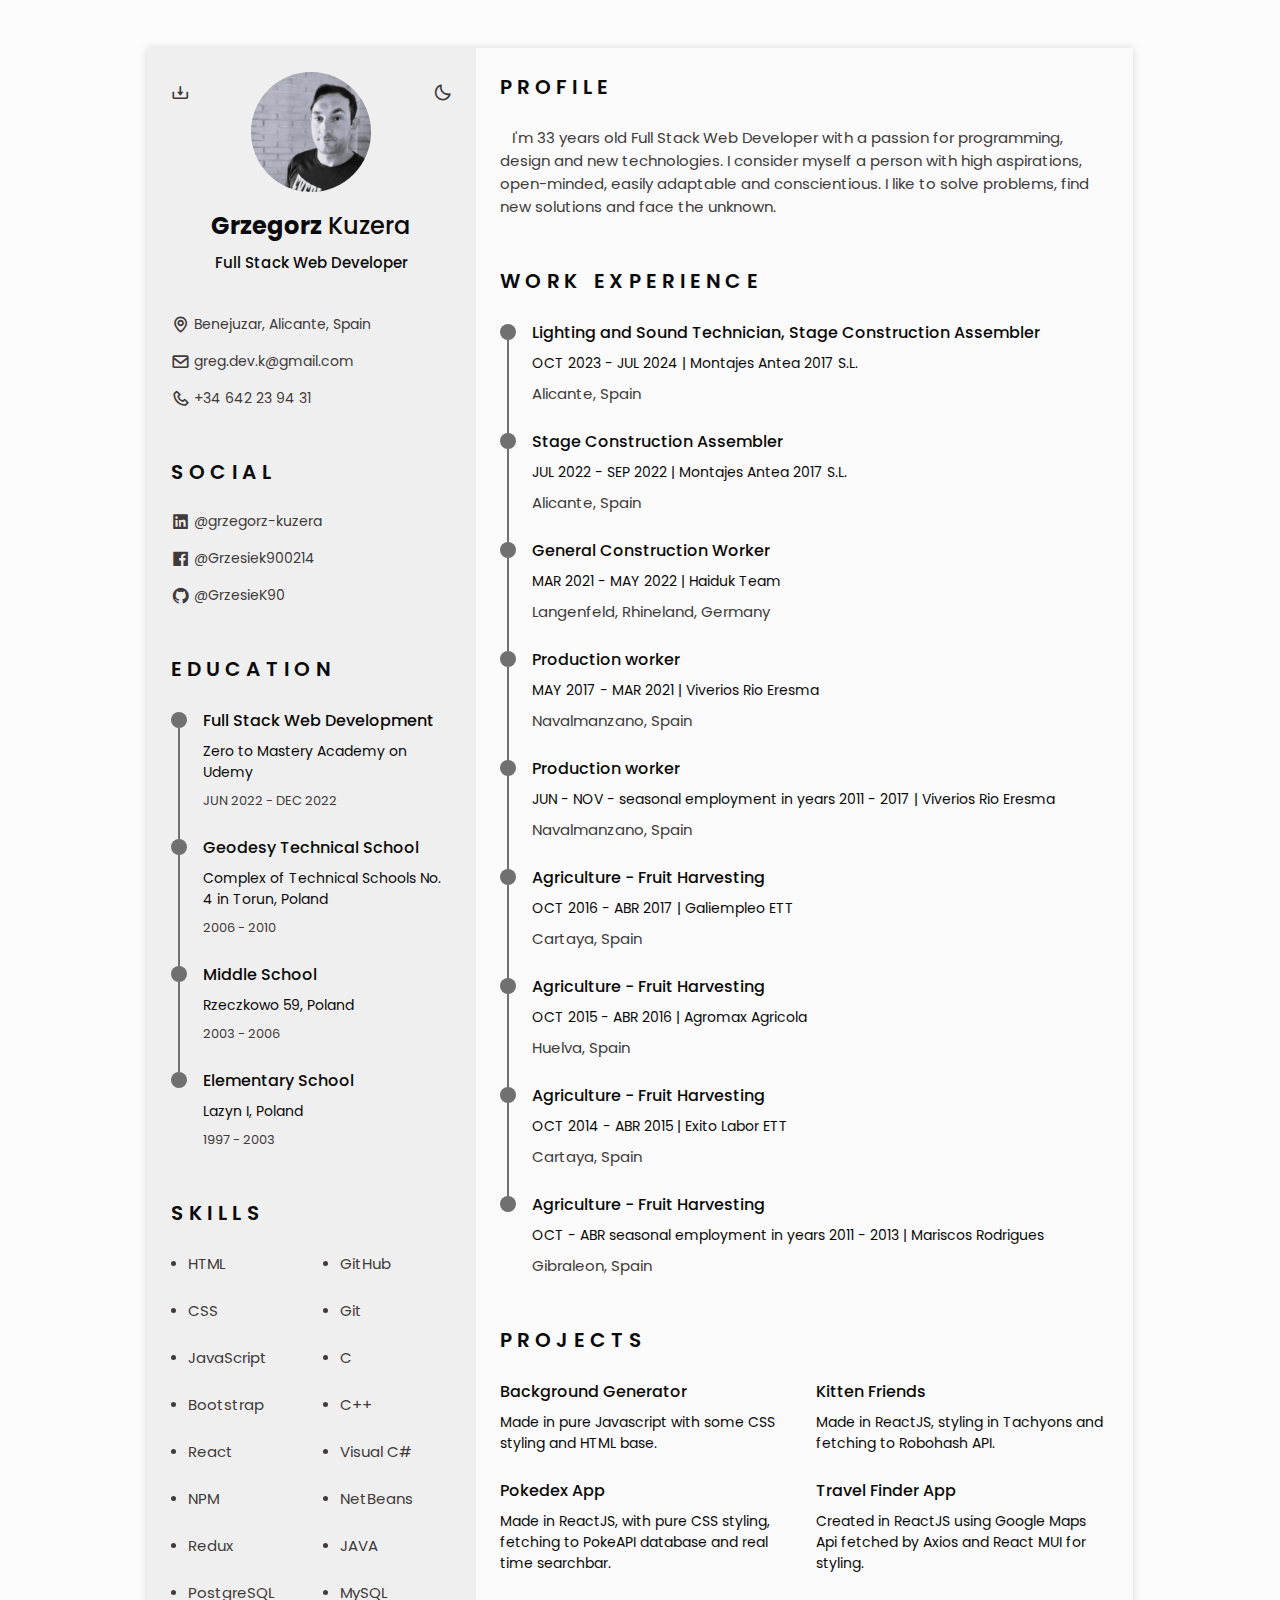
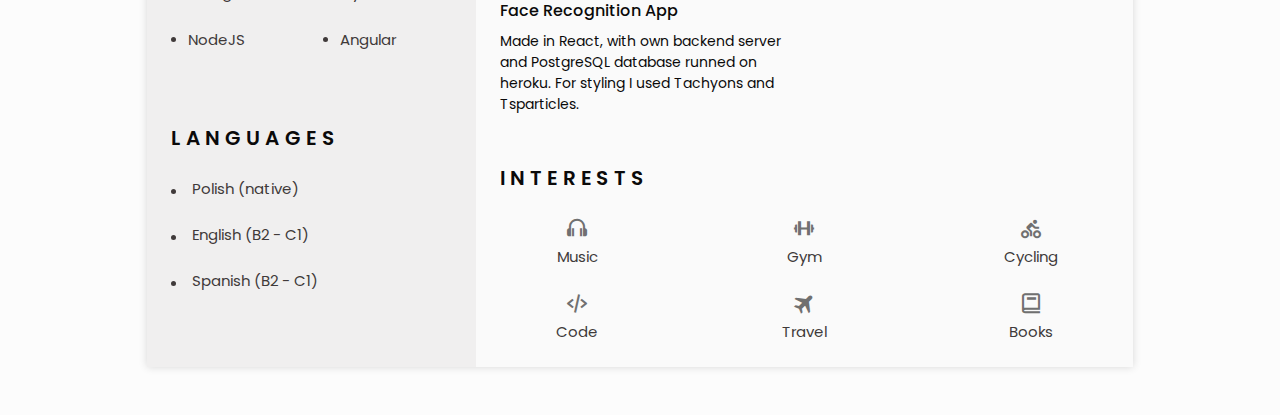
==== commit 758bdcad: "CV update" ====
--- a/cveng.html
+++ b/cveng.html
@@ -97,7 +97,7 @@
 
                             <div class="home__addres bd-grid">
                                 <span class="home__information">
-                                    <i class="bx bx-map home__icon"></i> Benejuzar, Spain
+                                    <i class="bx bx-map home__icon"></i> Benejuzar, Alicante, Spain
                                 </span>
                                 <span class="home__information">
                                     <i class="bx bx-envelope home__icon"></i>
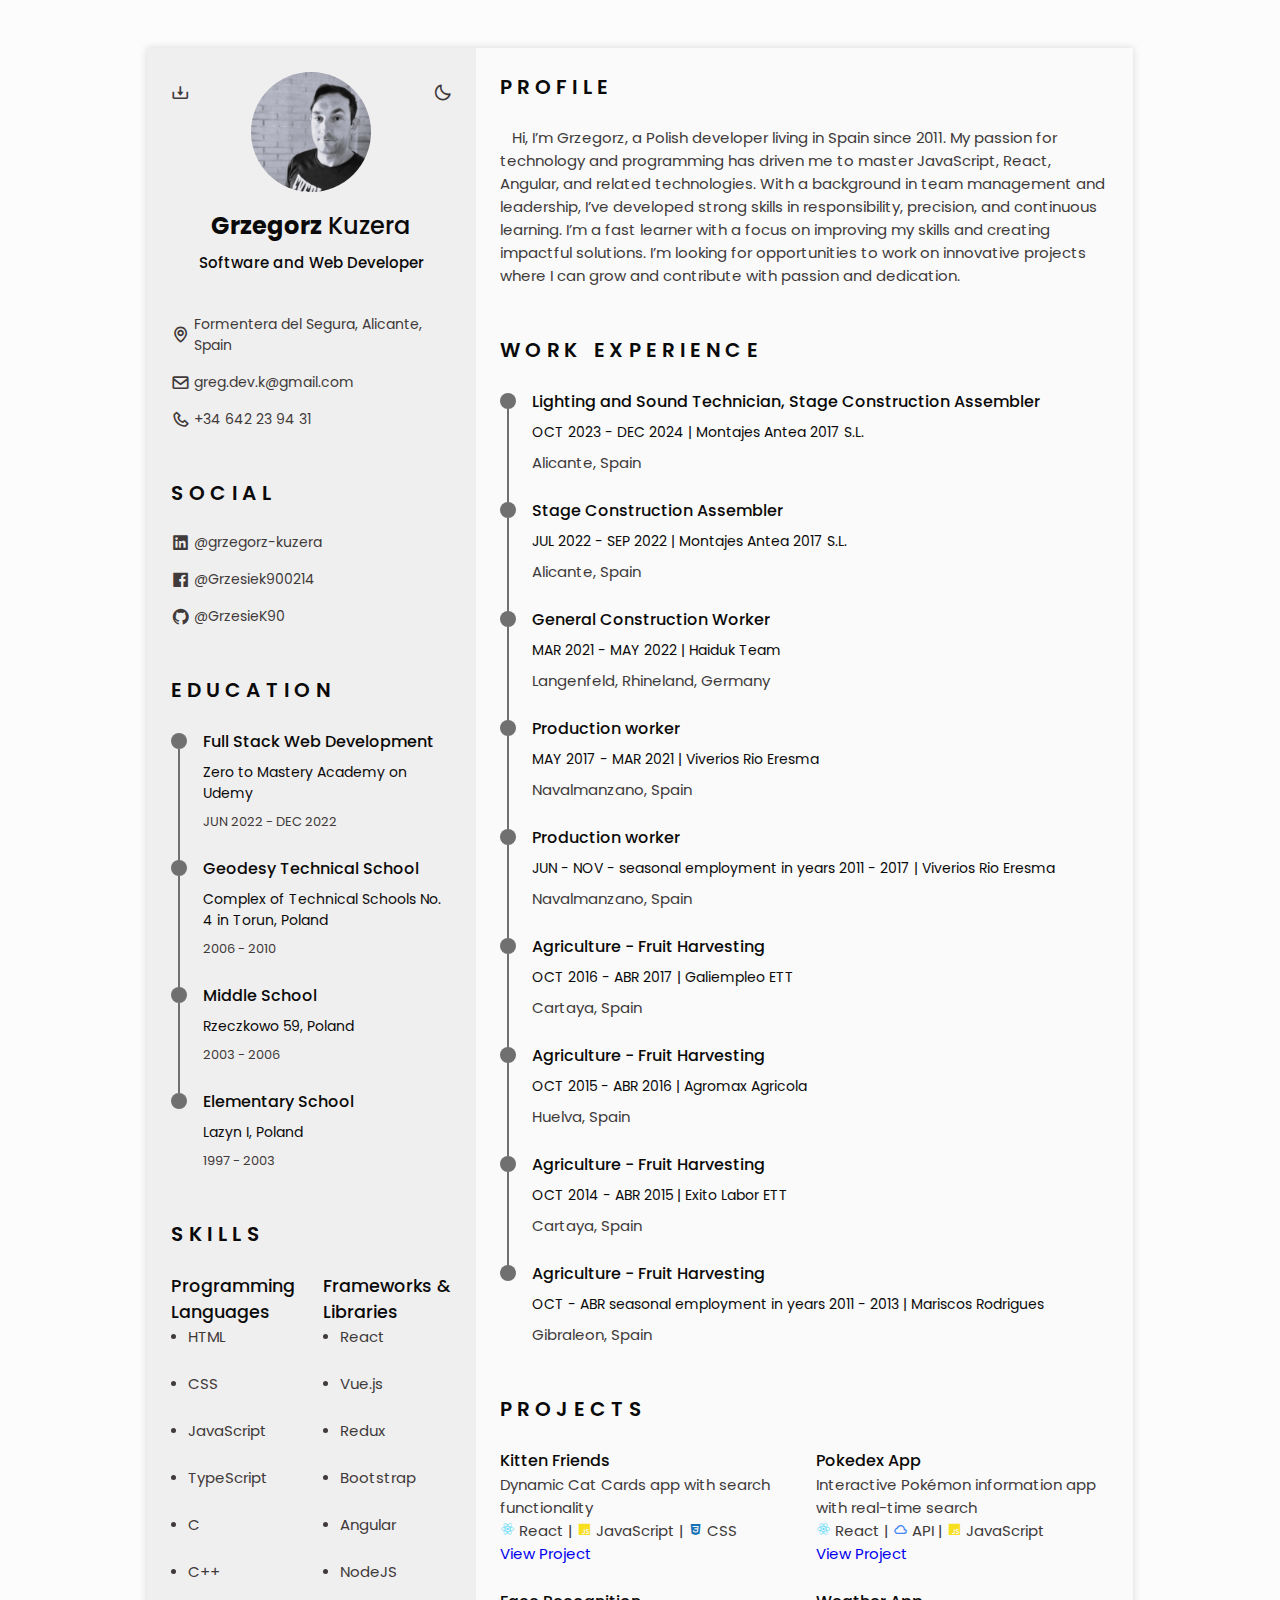
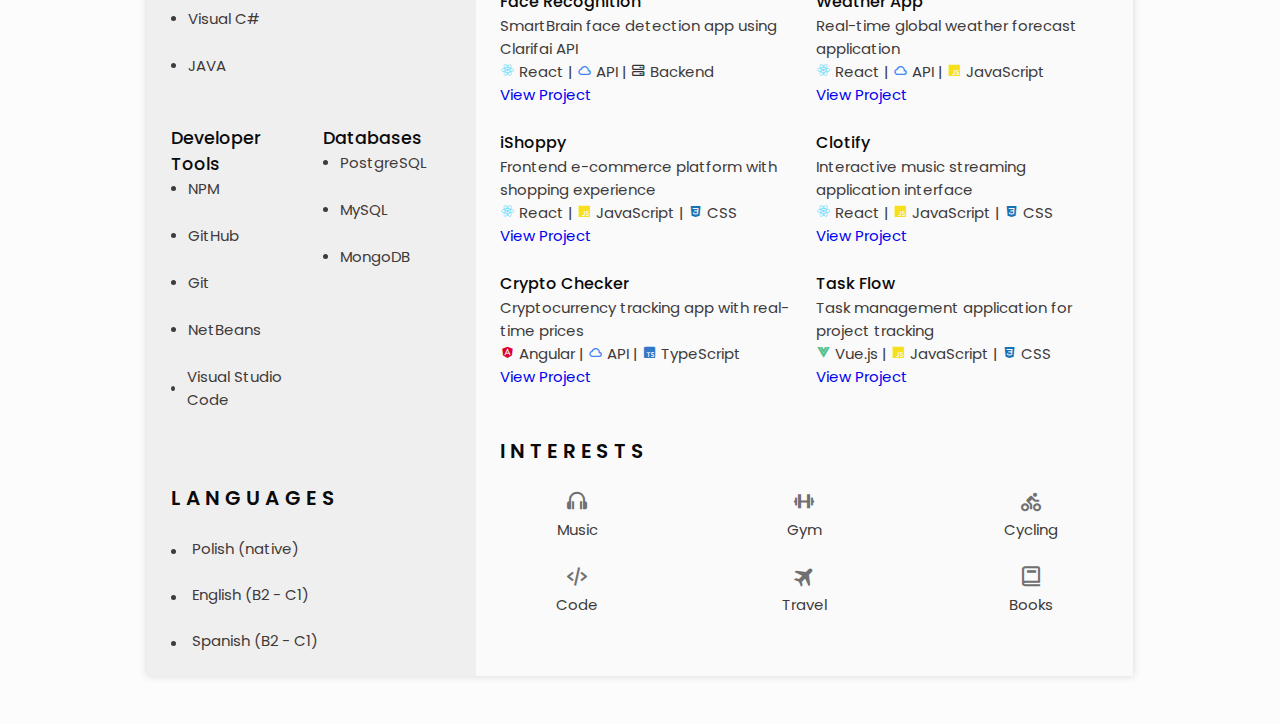
==== commit 3a8a10af: "Updates for CV" ====
--- a/cveng.html
+++ b/cveng.html
@@ -15,7 +15,7 @@
 
         <meta name="description" content="Grzegorz Kuzera CV">
 
-        <title>CV - Grzegorz Kuzera</title>
+        <title>Resume - Grzegorz Kuzera</title>
     </head>
 
     <body>
@@ -87,7 +87,7 @@
                                 <img src="assets/img/profil.jpg" alt="profil img" class="home__img">
 
                                 <h1 class="home__title"><b>Grzegorz</b> Kuzera</h1>
-                                <h3 class="home__profession">Full Stack Web Developer</h3>
+                                <h3 class="home__profession">Software and Web Developer</h3>
 
                                 <!-- Button to downLoad the CV saved in the pdf folder. Available for mobile -->
                                 <div>
@@ -97,7 +97,7 @@
 
                             <div class="home__addres bd-grid">
                                 <span class="home__information">
-                                    <i class="bx bx-map home__icon"></i> Benejuzar, Alicante, Spain
+                                    <i class="bx bx-map home__icon"></i> Formentera del Segura, Alicante, Spain
                                 </span>
                                 <span class="home__information">
                                     <i class="bx bx-envelope home__icon"></i>
@@ -199,66 +199,97 @@
                     <!--========== SKILLS  ==========-->
                     <section class="skills section" id="skills">
                         <h2 class="section-title">Skills</h2>
-
+                    
                         <div class="skills__content bd-grid">
-                            <ul class="skills__data">
-                                <li class="skills__name">
-                                    <span class="skills__circle"></span>HTML
-                                </li>
-                                <li class="skills__name">
-                                    <span class="skills__circle"></span>CSS
-                                </li>
-                                <li class="skills__name">
-                                    <span class="skills__circle"></span>JavaScript
-                                </li>
-                                <li class="skills__name">
-                                    <span class="skills__circle"></span>Bootstrap
-                                </li>
-                                <li class="skills__name">
-                                    <span class="skills__circle"></span>React
-                                </li>
-                                <li class="skills__name">
-                                    <span class="skills__circle"></span>NPM
-                                </li>
-                                <li class="skills__name">
-                                    <span class="skills__circle"></span>Redux
-                                </li>
-                                <li class="skills__name">
-                                    <span class="skills__circle"></span>PostgreSQL
-                                </li>
-                                <li class="skills__name">
-                                    <span class="skills__circle"></span>NodeJS
-                                </li>
-                            </ul>
-                            <ul class="skills__data">
-                                <li class="skills__name">
-                                    <span class="skills__circle"></span>GitHub
-                                </li>
-                                <li class="skills__name">
-                                    <span class="skills__circle"></span>Git
-                                </li>
-                                <li class="skills__name">
-                                    <span class="skills__circle"></span>C
-                                </li>
-                                <li class="skills__name">
-                                    <span class="skills__circle"></span>C++
-                                </li>
-                                <li class="skills__name">
-                                    <span class="skills__circle"></span>Visual C#
-                                </li>
-                                <li class="skills__name">
-                                    <span class="skills__circle"></span>NetBeans
-                                </li>
-                                <li class="skills__name">
-                                    <span class="skills__circle"></span>JAVA
-                                </li>
-                                <li class="skills__name">
-                                    <span class="skills__circle"></span>MySQL
-                                </li>
-                                <li class="skills__name">
-                                    <span class="skills__circle"></span>Angular
-                                </li>
-                            </ul>
+                            <div class="skills__category">
+                                <h3 class="skills__category-title">Programming Languages</h3>
+                                <ul class="skills__data">
+                                    <li class="skills__name">
+                                        <span class="skills__circle"></span>HTML
+                                    </li>
+                                    <li class="skills__name">
+                                        <span class="skills__circle"></span>CSS
+                                    </li>
+                                    <li class="skills__name">
+                                        <span class="skills__circle"></span>JavaScript
+                                    </li>
+                                    <li class="skills__name">
+                                        <span class="skills__circle"></span>TypeScript
+                                    </li>
+                                    <li class="skills__name">
+                                        <span class="skills__circle"></span>C
+                                    </li>
+                                    <li class="skills__name">
+                                        <span class="skills__circle"></span>C++
+                                    </li>
+                                    <li class="skills__name">
+                                        <span class="skills__circle"></span>Visual C#
+                                    </li>
+                                    <li class="skills__name">
+                                        <span class="skills__circle"></span>JAVA
+                                    </li>
+                                </ul>
+                            </div>
+                    
+                            <div class="skills__category">
+                                <h3 class="skills__category-title">Frameworks & Libraries</h3>
+                                <ul class="skills__data">
+                                    <li class="skills__name">
+                                        <span class="skills__circle"></span>React
+                                    </li>
+                                    <li class="skills__name">
+                                        <span class="skills__circle"></span>Vue.js
+                                    </li>
+                                    <li class="skills__name">
+                                        <span class="skills__circle"></span>Redux
+                                    </li>
+                                    <li class="skills__name">
+                                        <span class="skills__circle"></span>Bootstrap
+                                    </li>
+                                    <li class="skills__name">
+                                        <span class="skills__circle"></span>Angular
+                                    </li>
+                                    <li class="skills__name">
+                                        <span class="skills__circle"></span>NodeJS
+                                    </li>
+                                </ul>
+                            </div>
+                    
+                            <div class="skills__category">
+                                <h3 class="skills__category-title">Developer Tools</h3>
+                                <ul class="skills__data">
+                                    <li class="skills__name">
+                                        <span class="skills__circle"></span>NPM
+                                    </li>
+                                    <li class="skills__name">
+                                        <span class="skills__circle"></span>GitHub
+                                    </li>
+                                    <li class="skills__name">
+                                        <span class="skills__circle"></span>Git
+                                    </li>
+                                    <li class="skills__name">
+                                        <span class="skills__circle"></span>NetBeans
+                                    </li>
+                                    <li class="skills__name">
+                                        <span class="skills__circle"></span>Visual Studio Code
+                                    </li>
+                                </ul>
+                            </div>
+                    
+                            <div class="skills__category">
+                                <h3 class="skills__category-title">Databases</h3>
+                                <ul class="skills__data">
+                                    <li class="skills__name">
+                                        <span class="skills__circle"></span>PostgreSQL
+                                    </li>
+                                    <li class="skills__name">
+                                        <span class="skills__circle"></span>MySQL
+                                    </li>
+                                    <li class="skills__name">
+                                        <span class="skills__circle"></span>MongoDB
+                                    </li>
+                                </ul>
+                            </div>
                         </div>
                     </section>
                     <!--========== LANGUAGES ==========-->
@@ -291,9 +322,11 @@
                         <h2 class="section-title">Profile</h2>
 
                         <p class="profile__description">
-                            &nbsp;&nbsp;&nbsp;I'm 33 years old Full Stack Web Developer with a passion for programming, design and new technologies.  
-                            I consider myself a person with high aspirations, open-minded, easily adaptable and conscientious. I like to solve problems, 
-                            find new solutions and face the unknown.
+                            &nbsp;&nbsp;&nbsp;Hi, I’m Grzegorz, a Polish developer living in Spain since 2011. 
+                            My passion for technology and programming has driven me to master JavaScript, React, Angular, and related technologies. 
+                            With a background in team management and leadership, I’ve developed strong skills in responsibility, precision, and continuous learning. 
+                            I’m a fast learner with a focus on improving my skills and creating impactful solutions. 
+                            I’m looking for opportunities to work on innovative projects where I can grow and contribute with passion and dedication.
                         </p>
                     </section>
 
@@ -311,7 +344,7 @@
 
                             <div class="experience__data bd-grid">
                                 <h3 class="experience__title">Lighting and Sound Technician, Stage Construction Assembler</h3>
-                                <span class="experience__company">OCT 2023 - JUL 2024 | Montajes Antea 2017 S.L.</span>
+                                <span class="experience__company">OCT 2023 - DEC 2024 | Montajes Antea 2017 S.L.</span>
                                 <span class="experience__country">Alicante, Spain</span>
 
                             </div>
@@ -427,32 +460,113 @@
                     </section>
 
                     <!--========== PROJECTS ==========-->
-                    <section class="projects section">
+                    <section class="projects section" id="projects">
                         <h2 class="section-title">Projects</h2>
-
-                        <div class="skills__container">
-                            <ul class="skills__content bd-grid">
-                                <div class="experience__data bd-grid">
-                                    <h3 class="experience__title">Background Generator</h3>
-                                    <span class="experience__company">Made in pure Javascript with some CSS styling and HTML base.</span>
-                                </div>
-                                <div class="experience__data bd-grid">
-                                    <h3 class="experience__title">Kitten Friends</h3>
-                                    <span class="experience__company">Made in ReactJS, styling in Tachyons and fetching to Robohash API.</span>
-                                </div>
-                                <div class="experience__data bd-grid">
-                                    <h3 class="experience__title">Pokedex App</h3>
-                                    <span class="experience__company">Made in ReactJS, with pure CSS styling, fetching to PokeAPI database and real time searchbar.</span>
-                                </div>
-                                <div class="experience__data bd-grid">
-                                    <h3 class="experience__title">Travel Finder App</h3>
-                                    <span class="experience__company">Created in ReactJS using Google Maps Api fetched by Axios and React MUI for styling.</span>
-                                </div>
-                                <div class="experience__data bd-grid">
-                                    <h3 class="experience__title">Face Recognition App</h3>
-                                    <span class="experience__company">Made in React, with own backend server and PostgreSQL database runned on heroku. For styling I used Tachyons and Tsparticles.</span>
-                                </div>
-                            </ul>
+                        
+                        <div class="projects__container bd-grid">
+                            <div class="projects__content">
+                                <div class="projects__data">
+                                    <h3 class="projects__title">Kitten Friends</h3>
+                                    <span class="projects__description">Dynamic Cat Cards app with search functionality</span><br/>
+                                    <span class="projects__tech">
+                                        <i class='bx bxl-react' style="color: #61DAFB;"></i> React | 
+                                        <i class='bx bxl-javascript' style="color: #F7DF1E;"></i> JavaScript | 
+                                        <i class='bx bxl-css3' style="color: #1572B6;"></i> CSS
+                                    </span><br/>
+                                    <a href="https://grzesiek90.github.io/kittenfriends/" target="_blank" class="projects__link">View Project</a>
+                                </div>
+                            </div>
+
+                            <div class="projects__content">
+                                <div class="projects__data">
+                                    <h3 class="projects__title">Pokedex App</h3>
+                                    <span class="projects__description">Interactive Pokémon information app with real-time search</span><br/>
+                                    <span class="projects__tech">
+                                        <i class='bx bxl-react' style="color: #61DAFB;"></i> React | 
+                                        <i class='bx bx-cloud' style="color: #4285F4;"></i> API | 
+                                        <i class='bx bxl-javascript' style="color: #F7DF1E;"></i> JavaScript
+                                    </span><br/>
+                                    <a href="https://grzesiek90.github.io/pokedex/" target="_blank" class="projects__link">View Project</a>
+                                </div>
+                            </div>
+
+                            <div class="projects__content">
+                                <div class="projects__data">
+                                    <h3 class="projects__title">Face Recognition</h3>
+                                    <span class="projects__description">SmartBrain face detection app using Clarifai API</span><br/>
+                                    <span class="projects__tech">
+                                        <i class='bx bxl-react' style="color: #61DAFB;"></i> React | 
+                                        <i class='bx bx-cloud' style="color: #4285F4;"></i> API | 
+                                        <i class='bx bx-server' style="color: #333;"></i> Backend
+                                    </span><br/>
+                                    <a href="https://grzesiek90.github.io/smartbrainfacerecognition/" target="_blank" class="projects__link">View Project</a>
+                                </div>
+                            </div>
+
+                            <div class="projects__content">
+                                <div class="projects__data">
+                                    <h3 class="projects__title">Weather App</h3>
+                                    <span class="projects__description">Real-time global weather forecast application</span><br/>
+                                    <span class="projects__tech">
+                                        <i class='bx bxl-react' style="color: #61DAFB;"></i> React | 
+                                        <i class='bx bx-cloud' style="color: #4285F4;"></i> API | 
+                                        <i class='bx bxl-javascript' style="color: #F7DF1E;"></i> JavaScript
+                                    </span><br/>
+                                    <a href="https://grzesiek90.github.io/WeatherApp/" target="_blank" class="projects__link">View Project</a>
+                                </div>
+                            </div>
+
+                            <div class="projects__content">
+                                <div class="projects__data">
+                                    <h3 class="projects__title">iShoppy</h3>
+                                    <span class="projects__description">Frontend e-commerce platform with shopping experience</span><br/>   
+                                    <span class="projects__tech">
+                                        <i class='bx bxl-react' style="color: #61DAFB;"></i> React | 
+                                        <i class='bx bxl-javascript' style="color: #F7DF1E;"></i> JavaScript | 
+                                        <i class='bx bxl-css3' style="color: #1572B6;"></i> CSS
+                                    </span><br/>
+                                    <a href="https://grzesiek90.github.io/iShoppy_Frontend/" target="_blank" class="projects__link">View Project</a>
+                                </div>
+                            </div>
+
+                            <div class="projects__content">
+                                <div class="projects__data">
+                                    <h3 class="projects__title">Clotify</h3>
+                                    <span class="projects__description">Interactive music streaming application interface</span><br/>
+                                    <span class="projects__tech">
+                                        <i class='bx bxl-react' style="color: #61DAFB;"></i> React | 
+                                        <i class='bx bxl-javascript' style="color: #F7DF1E;"></i> JavaScript | 
+                                        <i class='bx bxl-css3' style="color: #1572B6;"></i> CSS
+                                    </span><br/>
+                                    <a href="https://grzesiek90.github.io/Clotify/" target="_blank" class="projects__link">View Project</a>
+                                </div>
+                            </div>
+
+                            <div class="projects__content">
+                                <div class="projects__data">
+                                    <h3 class="projects__title">Crypto Checker</h3>
+                                    <span class="projects__description">Cryptocurrency tracking app with real-time prices</span><br/>
+                                    <span class="projects__tech">
+                                        <i class='bx bxl-angular' style="color: #DD0031;"></i> Angular | 
+                                        <i class='bx bx-cloud' style="color: #4285F4;"></i> API | 
+                                        <i class='bx bxl-typescript' style="color: #3178C6;"></i> TypeScript
+                                    </span><br/>
+                                    <a href="https://grzesiek90.github.io/CryptoChecker/" target="_blank" class="projects__link">View Project</a>
+                                </div>
+                            </div>
+
+                            <div class="projects__content">
+                                <div class="projects__data">
+                                    <h3 class="projects__title">Task Flow</h3>
+                                    <span class="projects__description">Task management application for project tracking</span><br/> 
+                                    <span class="projects__tech">
+                                        <i class='bx bxl-vuejs' style="color: #4FC08D;"></i> Vue.js | 
+                                        <i class='bx bxl-javascript' style="color: #F7DF1E;"></i> JavaScript | 
+                                        <i class='bx bxl-css3' style="color: #1572B6;"></i> CSS
+                                    </span><br/>
+                                    <a href="https://grzesiek90.github.io/TaskFlow/" target="_blank" class="projects__link">View Project</a>
+                                </div>
+                            </div>
                         </div>
                     </section>
                     
